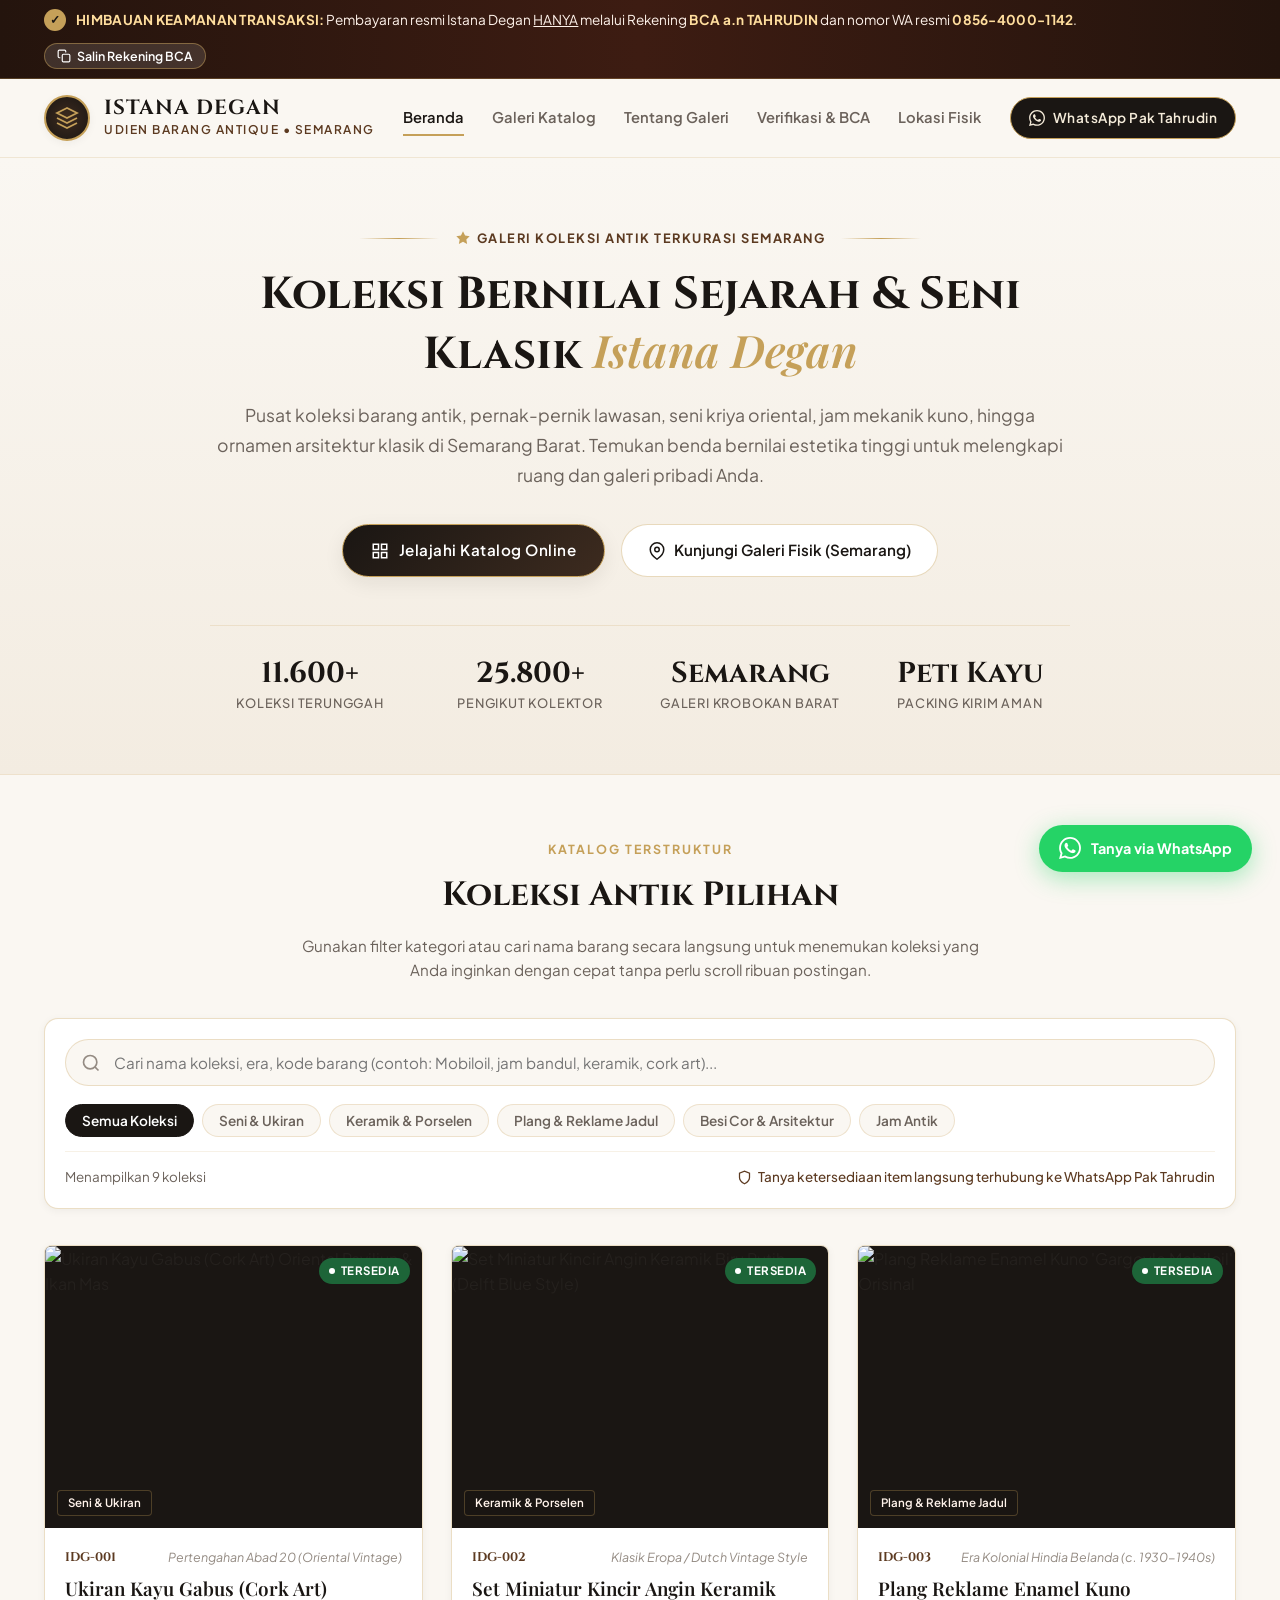
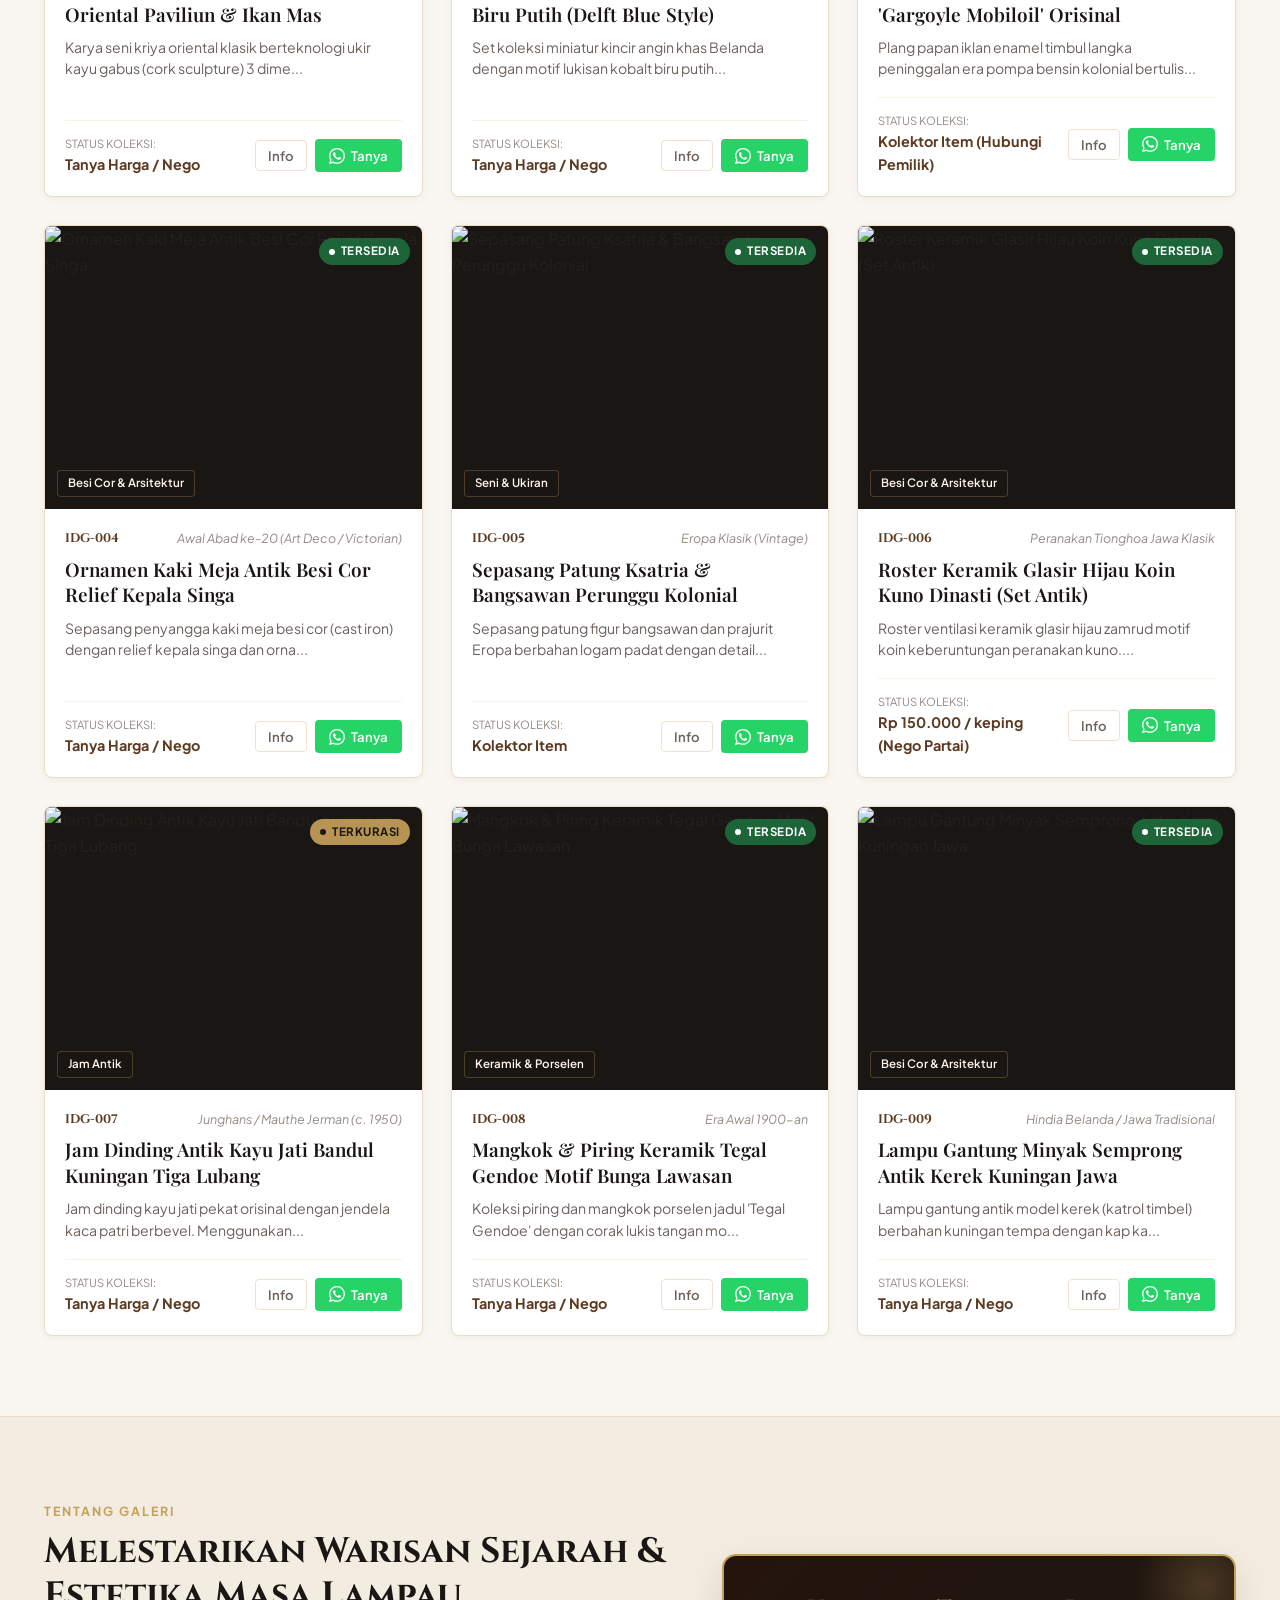
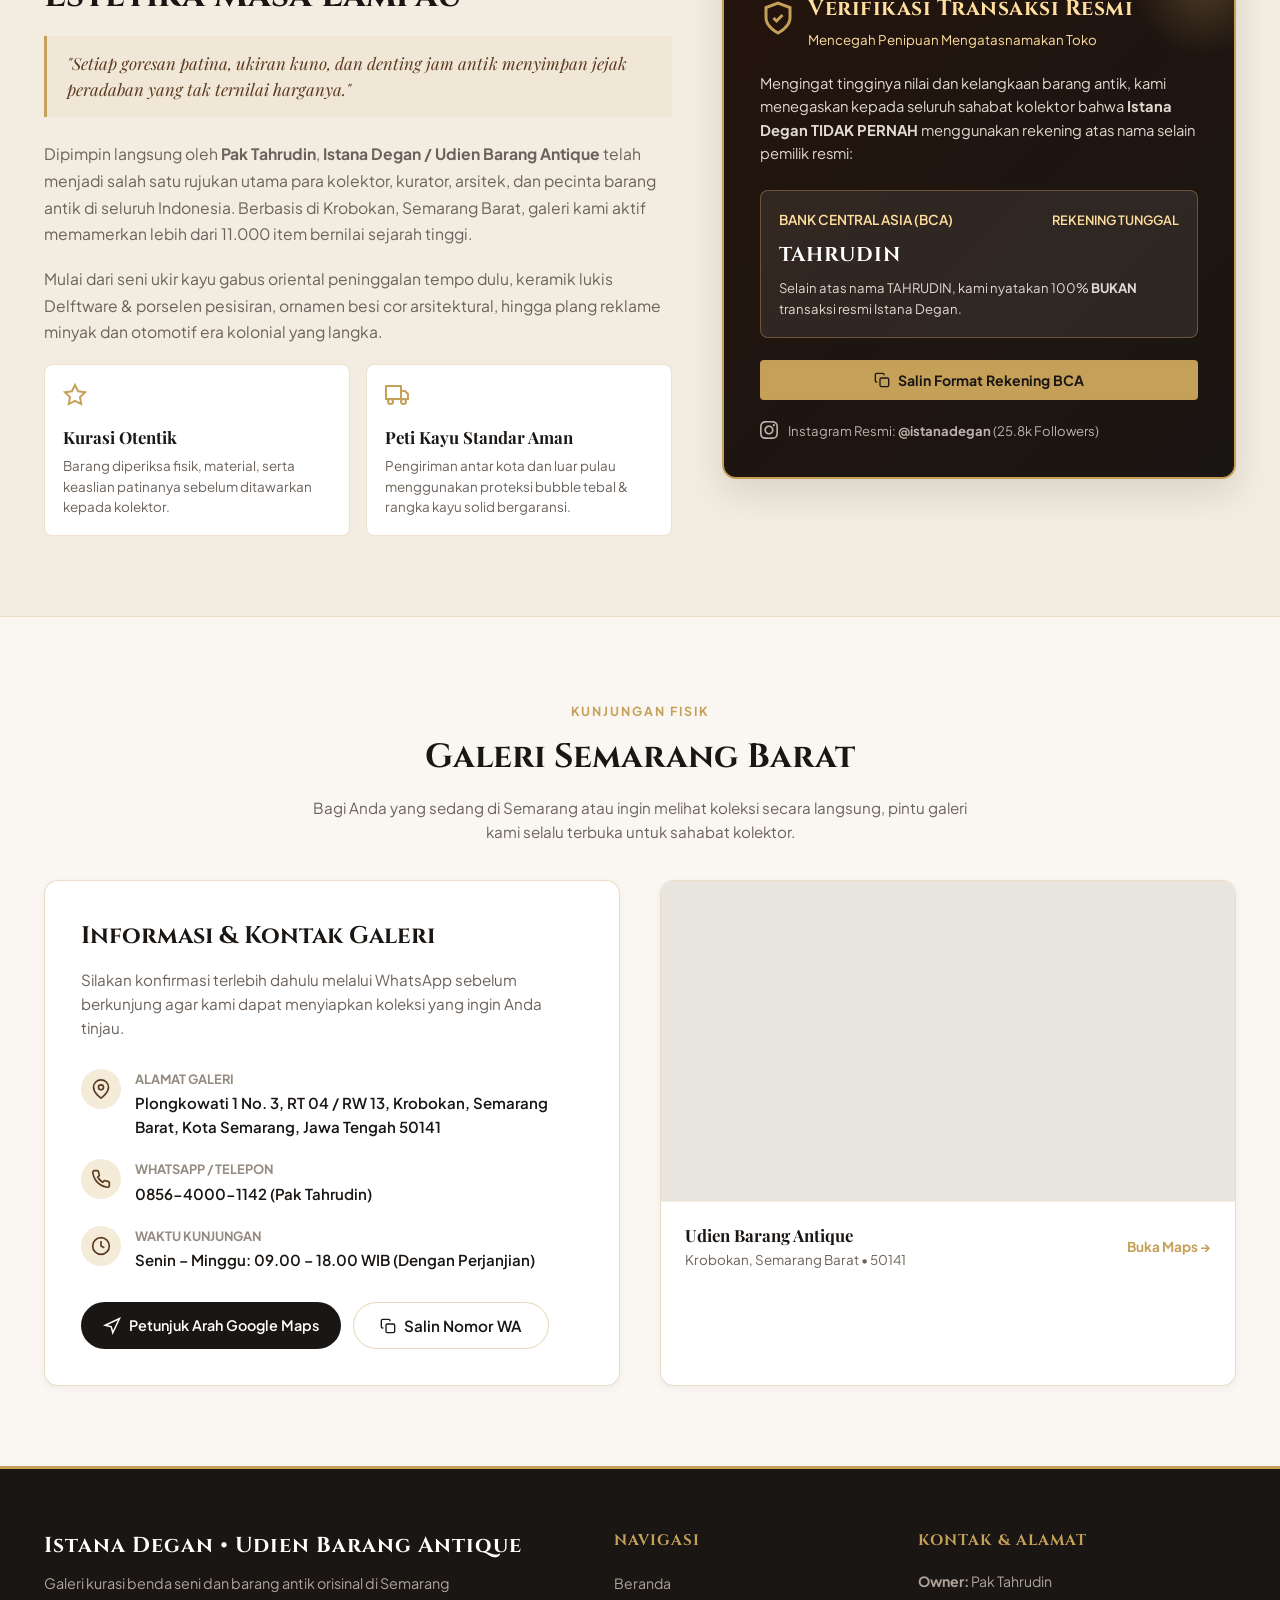
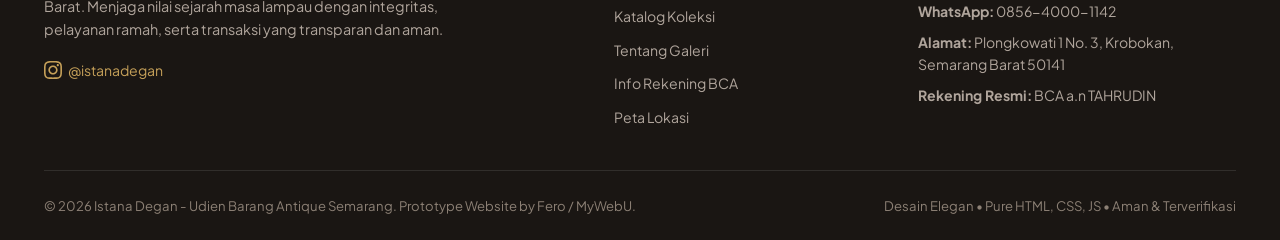
==== index.html @ d3bd19fb "Initial project setup" ====
<!DOCTYPE html>
<html lang="id">
<head>
  <meta charset="UTF-8" />
  <meta name="viewport" content="width=device-width, initial-scale=1.0" />
  <title>Istana Degan | Udien Barang Antique Semarang - Galeri Antik & Koleksi Sejarah</title>
  <meta name="description" content="Katalog resmi online Istana Degan (Udien Barang Antique) milik Pak Tahrudin di Semarang. Temukan ribuan koleksi barang antik, keramik kuno, seni ukir, plang enamel, dan jam vintage orisinal." />
  <link rel="stylesheet" href="css/style.css" />
  <link rel="icon" href="data:image/svg+xml,<svg xmlns=%22http://www.w3.org/2000/svg%22 viewBox=%220 0 100 100%22><text y=%22.9em%22 font-size=%2290%22>🏺</text></svg>" />
</head>
<body>

  <!-- Top Security Notice Banner -->
  <aside class="top-security-bar" role="alert">
    <div class="container security-content">
      <div class="security-info">
        <span class="security-badge-icon" title="Verifikasi Keamanan">✓</span>
        <span class="security-text">
          <strong>HIMBAUAN KEAMANAN TRANSAKSI:</strong> Pembayaran resmi Istana Degan <u>HANYA</u> melalui Rekening <strong>BCA a.n TAHRUDIN</strong> dan nomor WA resmi <strong>0856-4000-1142</strong>.
        </span>
      </div>
      <div class="security-actions">
        <button class="btn-copy-rek" type="button" title="Salin rekening resmi BCA Pak Tahrudin">
          <svg width="14" height="14" viewBox="0 0 24 24" fill="none" stroke="currentColor" stroke-width="2" stroke-linecap="round" stroke-linejoin="round">
            <rect x="9" y="9" width="13" height="13" rx="2" ry="2"></rect>
            <path d="M5 15H4a2 2 0 0 1-2-2V4a2 2 0 0 1 2-2h9a2 2 0 0 1 2 2v1"></path>
          </svg>
          <span>Salin Rekening BCA</span>
        </button>
      </div>
    </div>
  </aside>

  <!-- Header & Navigation -->
  <header class="site-header">
    <div class="container header-inner">
      <a href="#beranda" class="brand-wrap">
        <div class="brand-emblem" aria-hidden="true">
          <svg width="24" height="24" viewBox="0 0 24 24" fill="none" stroke="currentColor" stroke-width="1.75">
            <path d="M12 2L2 7l10 5 10-5-10-5zM2 17l10 5 10-5M2 12l10 5 10-5"></path>
          </svg>
        </div>
        <div class="brand-text">
          <h1>Istana Degan</h1>
          <span class="brand-subtitle">Udien Barang Antique • Semarang</span>
        </div>
      </a>

      <nav class="main-nav" id="mainNav">
        <a href="#beranda" class="nav-link active">Beranda</a>
        <a href="#katalog" class="nav-link">Galeri Katalog</a>
        <a href="#tentang" class="nav-link">Tentang Galeri</a>
        <a href="#keamanan" class="nav-link">Verifikasi & BCA</a>
        <a href="#lokasi" class="nav-link">Lokasi Fisik</a>
      </nav>

      <div class="header-actions">
        <a href="https://wa.me/6285640001142?text=Halo%20Pak%20Tahrudin%2C%20saya%20ingin%20berkonsultasi%20mengenai%20koleksi%20antik%20Istana%20Degan." target="_blank" rel="noopener noreferrer" class="btn-header-wa">
          <svg width="16" height="16" viewBox="0 0 24 24" fill="currentColor">
            <path d="M.057 24l1.687-6.163c-1.041-1.804-1.588-3.849-1.587-5.946.003-6.556 5.338-11.891 11.893-11.891 3.181.001 6.167 1.24 8.413 3.488 2.245 2.248 3.481 5.236 3.48 8.414-.003 6.557-5.338 11.892-11.893 11.892-1.99-.001-3.951-.5-5.688-1.448l-6.305 1.654zm6.597-3.807c1.676.995 3.276 1.591 5.392 1.592 5.448 0 9.886-4.434 9.889-9.885.002-5.462-4.415-9.89-9.881-9.892-5.452 0-9.887 4.434-9.889 9.884-.001 2.225.651 3.891 1.746 5.634l-.999 3.648 3.742-.981zm11.387-5.464c-.074-.124-.272-.198-.57-.347-.297-.149-1.758-.868-2.031-.967-.272-.099-.47-.149-.669.149-.198.297-.768.967-.941 1.165-.173.198-.347.223-.644.074-.297-.149-1.255-.462-2.39-1.475-.883-.788-1.48-1.761-1.653-2.059-.173-.297-.018-.458.13-.606.134-.133.297-.347.446-.521.151-.172.2-.296.3-.495.099-.198.05-.372-.025-.521-.075-.148-.669-1.611-.916-2.206-.242-.579-.487-.501-.669-.51l-.57-.01c-.198 0-.52.074-.792.372s-1.04 1.016-1.04 2.479 1.065 2.876 1.213 3.074c.149.198 2.095 3.2 5.076 4.487.709.306 1.263.489 1.694.626.712.226 1.36.194 1.872.118.571-.085 1.758-.719 2.006-1.413.248-.695.248-1.29.173-1.414z"/>
          </svg>
          <span>WhatsApp Pak Tahrudin</span>
        </a>
        <button class="mobile-menu-btn" id="mobileNavToggle" aria-label="Buka Menu" aria-expanded="false">
          <svg width="24" height="24" viewBox="0 0 24 24" fill="none" stroke="currentColor" stroke-width="2" stroke-linecap="round" stroke-linejoin="round">
            <line x1="3" y1="12" x2="21" y2="12"></line>
            <line x1="3" y1="6" x2="21" y2="6"></line>
            <line x1="3" y1="18" x2="21" y2="18"></line>
          </svg>
        </button>
      </div>
    </div>
  </header>

  <!-- Hero Section -->
  <section class="hero-section" id="beranda">
    <div class="container">
      <div class="hero-ornament-top">
        <span class="ornament-line"></span>
        <span class="hero-verified-tag">
          <svg width="16" height="16" viewBox="0 0 24 24" fill="currentColor">
            <path d="M12 2l3.09 6.26L22 9.27l-5 4.87 1.18 6.88L12 17.77l-6.18 3.25L7 14.14 2 9.27l6.91-1.01L12 2z"></path>
          </svg>
          Galeri Koleksi Antik Terkurasi Semarang
        </span>
        <span class="ornament-line"></span>
      </div>

      <div class="hero-content">
        <h2 class="hero-title">
          Koleksi Bernilai Sejarah & Seni Klasik <span class="highlight-gold">Istana Degan</span>
        </h2>
        <p class="hero-lead">
          Pusat koleksi barang antik, pernak-pernik lawasan, seni kriya oriental, jam mekanik kuno, hingga ornamen arsitektur klasik di Semarang Barat. Temukan benda bernilai estetika tinggi untuk melengkapi ruang dan galeri pribadi Anda.
        </p>

        <div class="hero-cta-group">
          <a href="#katalog" class="btn-primary">
            <svg width="18" height="18" viewBox="0 0 24 24" fill="none" stroke="currentColor" stroke-width="2">
              <rect x="3" y="3" width="7" height="7"></rect>
              <rect x="14" y="3" width="7" height="7"></rect>
              <rect x="14" y="14" width="7" height="7"></rect>
              <rect x="3" y="14" width="7" height="7"></rect>
            </svg>
            <span>Jelajahi Katalog Online</span>
          </a>
          <a href="#lokasi" class="btn-secondary">
            <svg width="18" height="18" viewBox="0 0 24 24" fill="none" stroke="currentColor" stroke-width="2">
              <path d="M21 10c0 7-9 13-9 13s-9-6-9-13a9 9 0 0 1 18 0z"></path>
              <circle cx="12" cy="10" r="3"></circle>
            </svg>
            <span>Kunjungi Galeri Fisik (Semarang)</span>
          </a>
        </div>

        <div class="hero-stats">
          <div class="stat-item">
            <div class="stat-number">11.600+</div>
            <div class="stat-label">Koleksi Terunggah</div>
          </div>
          <div class="stat-item">
            <div class="stat-number">25.800+</div>
            <div class="stat-label">Pengikut Kolektor</div>
          </div>
          <div class="stat-item">
            <div class="stat-number">Semarang</div>
            <div class="stat-label">Galeri Krobokan Barat</div>
          </div>
          <div class="stat-item">
            <div class="stat-number">Peti Kayu</div>
            <div class="stat-label">Packing Kirim Aman</div>
          </div>
        </div>
      </div>
    </div>
  </section>

  <!-- Catalog & Gallery Section -->
  <section class="gallery-section" id="katalog">
    <div class="container">
      <div class="section-head">
        <span class="section-tag">Katalog Terstruktur</span>
        <h2 class="section-title">Koleksi Antik Pilihan</h2>
        <p class="section-subtitle">
          Gunakan filter kategori atau cari nama barang secara langsung untuk menemukan koleksi yang Anda inginkan dengan cepat tanpa perlu scroll ribuan postingan.
        </p>
      </div>

      <!-- Controls: Search & Filter Tabs -->
      <div class="catalog-controls">
        <div class="search-wrap">
          <svg class="search-icon" width="20" height="20" viewBox="0 0 24 24" fill="none" stroke="currentColor" stroke-width="2">
            <circle cx="11" cy="11" r="8"></circle>
            <line x1="21" y1="21" x2="16.65" y2="16.65"></line>
          </svg>
          <input 
            type="text" 
            id="searchInput" 
            class="search-input" 
            placeholder="Cari nama koleksi, era, kode barang (contoh: Mobiloil, jam bandul, keramik, cork art)..." 
            autocomplete="off"
          />
          <button type="button" id="clearSearchBtn" class="btn-clear-search hidden" title="Hapus pencarian">
            <svg width="18" height="18" viewBox="0 0 24 24" fill="none" stroke="currentColor" stroke-width="2">
              <line x1="18" y1="6" x2="6" y2="18"></line>
              <line x1="6" y1="6" x2="18" y2="18"></line>
            </svg>
          </button>
        </div>

        <div class="filter-tabs" role="tablist">
          <button class="filter-tab active" data-category="all">Semua Koleksi</button>
          <button class="filter-tab" data-category="seni-ukir">Seni & Ukiran</button>
          <button class="filter-tab" data-category="keramik">Keramik & Porselen</button>
          <button class="filter-tab" data-category="reklame">Plang & Reklame Jadul</button>
          <button class="filter-tab" data-category="besi-kuno">Besi Cor & Arsitektur</button>
          <button class="filter-tab" data-category="jam-kuno">Jam Antik</button>
        </div>

        <div class="catalog-status-bar">
          <span id="resultCount">Menampilkan koleksi...</span>
          <span class="catalog-security-note">
            <svg width="15" height="15" viewBox="0 0 24 24" fill="none" stroke="currentColor" stroke-width="2">
              <path d="M12 22s8-4 8-10V5l-8-3-8 3v7c0 6 8 10 8 10z"></path>
            </svg>
            Tanya ketersediaan item langsung terhubung ke WhatsApp Pak Tahrudin
          </span>
        </div>
      </div>

      <!-- Gallery Grid -->
      <div class="gallery-grid" id="galleryGrid">
        <!-- Rendered dynamically via app.js -->
      </div>

      <!-- Empty State -->
      <div class="empty-state hidden" id="emptyState">
        <div class="empty-state-icon">
          <svg width="48" height="48" viewBox="0 0 24 24" fill="none" stroke="currentColor" stroke-width="1.5">
            <circle cx="11" cy="11" r="8"></circle>
            <line x1="21" y1="21" x2="16.65" y2="16.65"></line>
            <line x1="8" y1="11" x2="14" y2="11"></line>
          </svg>
        </div>
        <h3>Koleksi Tidak Ditemukan</h3>
        <p>Maaf, kata kunci atau filter yang Anda pilih belum sesuai. Silakan hubungi Pak Tahrudin langsung untuk menanyakan item tertentu yang belum masuk katalog.</p>
      </div>
    </div>
  </section>

  <!-- About / Story Section -->
  <section class="about-section" id="tentang">
    <div class="container">
      <div class="about-grid">
        <div class="about-story">
          <span class="section-tag">Tentang Galeri</span>
          <h2>Melestarikan Warisan Sejarah & Estetika Masa Lampau</h2>
          <div class="owner-quote">
            "Setiap goresan patina, ukiran kuno, dan denting jam antik menyimpan jejak peradaban yang tak ternilai harganya."
          </div>
          <p>
            Dipimpin langsung oleh <strong>Pak Tahrudin</strong>, <strong>Istana Degan / Udien Barang Antique</strong> telah menjadi salah satu rujukan utama para kolektor, kurator, arsitek, dan pecinta barang antik di seluruh Indonesia. Berbasis di Krobokan, Semarang Barat, galeri kami aktif memamerkan lebih dari 11.000 item bernilai sejarah tinggi.
          </p>
          <p>
            Mulai dari seni ukir kayu gabus oriental peninggalan tempo dulu, keramik lukis Delftware & porselen pesisiran, ornamen besi cor arsitektural, hingga plang reklame minyak dan otomotif era kolonial yang langka.
          </p>

          <div class="about-features">
            <div class="feature-box">
              <div class="feature-icon">
                <svg width="24" height="24" viewBox="0 0 24 24" fill="none" stroke="currentColor" stroke-width="2">
                  <polygon points="12 2 15.09 8.26 22 9.27 17 14.14 18.18 21.02 12 17.77 5.82 21.02 7 14.14 2 9.27 8.91 8.26 12 2"></polygon>
                </svg>
              </div>
              <h4>Kurasi Otentik</h4>
              <p>Barang diperiksa fisik, material, serta keaslian patinanya sebelum ditawarkan kepada kolektor.</p>
            </div>

            <div class="feature-box">
              <div class="feature-icon">
                <svg width="24" height="24" viewBox="0 0 24 24" fill="none" stroke="currentColor" stroke-width="2">
                  <rect x="1" y="3" width="15" height="13"></rect>
                  <polygon points="16 8 20 8 23 11 23 16 16 16 16 8"></polygon>
                  <circle cx="5.5" cy="18.5" r="2.5"></circle>
                  <circle cx="18.5" cy="18.5" r="2.5"></circle>
                </svg>
              </div>
              <h4>Peti Kayu Standar Aman</h4>
              <p>Pengiriman antar kota dan luar pulau menggunakan proteksi bubble tebal & rangka kayu solid bergaransi.</p>
            </div>
          </div>
        </div>

        <!-- Trust & Verified Anti-Fraud Card -->
        <div class="trust-card" id="keamanan">
          <div class="trust-card-header">
            <div class="trust-shield-icon">
              <svg width="36" height="36" viewBox="0 0 24 24" fill="none" stroke="currentColor" stroke-width="2">
                <path d="M12 22s8-4 8-10V5l-8-3-8 3v7c0 6 8 10 8 10z"></path>
                <polyline points="9 12 11 14 15 10"></polyline>
              </svg>
            </div>
            <div>
              <h3>Verifikasi Transaksi Resmi</h3>
              <small style="color: #FFDE9E;">Mencegah Penipuan Mengatasnamakan Toko</small>
            </div>
          </div>

          <p>
            Mengingat tingginya nilai dan kelangkaan barang antik, kami menegaskan kepada seluruh sahabat kolektor bahwa <strong>Istana Degan TIDAK PERNAH</strong> menggunakan rekening atas nama selain pemilik resmi:
          </p>

          <div class="verified-bank-box">
            <div class="bank-row">
              <span class="bank-name">Bank Central Asia (BCA)</span>
              <span style="color: #FFDE9E; font-size: 0.8rem; font-weight: 600;">REKENING TUNGGAL</span>
            </div>
            <div class="bank-owner">TAHRUDIN</div>
            <div style="font-size: 0.82rem; color: #E2D9D2; margin-top: 6px;">
              Selain atas nama TAHRUDIN, kami nyatakan 100% <strong>BUKAN</strong> transaksi resmi Istana Degan.
            </div>
          </div>

          <button class="btn-copy-bank-card btn-copy-rek" type="button">
            <svg width="16" height="16" viewBox="0 0 24 24" fill="none" stroke="currentColor" stroke-width="2">
              <rect x="9" y="9" width="13" height="13" rx="2" ry="2"></rect>
              <path d="M5 15H4a2 2 0 0 1-2-2V4a2 2 0 0 1 2-2h9a2 2 0 0 1 2 2v1"></path>
            </svg>
            <span>Salin Format Rekening BCA</span>
          </button>

          <div class="trust-ig-proof" style="margin-top: 20px;">
            <svg width="18" height="18" viewBox="0 0 24 24" fill="currentColor">
              <path d="M12 2.163c3.204 0 3.584.012 4.85.07 3.252.148 4.771 1.691 4.919 4.919.058 1.265.069 1.645.069 4.849 0 3.205-.012 3.584-.069 4.849-.149 3.225-1.664 4.771-4.919 4.919-1.266.058-1.644.07-4.85.07-3.204 0-3.584-.012-4.849-.07-3.26-.149-4.771-1.699-4.919-4.92-.058-1.265-.07-1.644-.07-4.849 0-3.204.013-3.583.07-4.849.149-3.227 1.664-4.771 4.919-4.919 1.266-.057 1.645-.069 4.849-.069zm0-2.163c-3.259 0-3.667.014-4.947.072-4.358.2-6.78 2.618-6.98 6.98-.059 1.281-.073 1.689-.073 4.948 0 3.259.014 3.668.072 4.948.2 4.358 2.618 6.78 6.98 6.98 1.281.058 1.689.072 4.948.072 3.259 0 3.668-.014 4.948-.072 4.354-.2 6.782-2.618 6.979-6.98.059-1.28.073-1.689.073-4.948 0-3.259-.014-3.667-.072-4.947-.196-4.354-2.617-6.78-6.979-6.98-1.281-.059-1.69-.073-4.949-.073zm0 5.838c-3.403 0-6.162 2.759-6.162 6.162s2.759 6.163 6.162 6.163 6.162-2.759 6.162-6.163c0-3.403-2.759-6.162-6.162-6.162zm0 10.162c-2.209 0-4-1.79-4-4 0-2.209 1.791-4 4-4s4 1.791 4 4c0 2.21-1.791 4-4 4zm6.406-11.845c-.796 0-1.441.645-1.441 1.44s.645 1.44 1.441 1.44c.795 0 1.439-.645 1.439-1.44s-.644-1.44-1.439-1.44z"/>
            </svg>
            <span>Instagram Resmi: <strong>@istanadegan</strong> (25.8k Followers)</span>
          </div>
        </div>
      </div>
    </div>
  </section>

  <!-- Location & Visit Section -->
  <section class="location-section" id="lokasi">
    <div class="container">
      <div class="section-head">
        <span class="section-tag">Kunjungan Fisik</span>
        <h2 class="section-title">Galeri Semarang Barat</h2>
        <p class="section-subtitle">
          Bagi Anda yang sedang di Semarang atau ingin melihat koleksi secara langsung, pintu galeri kami selalu terbuka untuk sahabat kolektor.
        </p>
      </div>

      <div class="location-grid">
        <div class="contact-info-card">
          <h3>Informasi & Kontak Galeri</h3>
          <p class="intro">Silakan konfirmasi terlebih dahulu melalui WhatsApp sebelum berkunjung agar kami dapat menyiapkan koleksi yang ingin Anda tinjau.</p>

          <div class="info-rows">
            <div class="info-row">
              <div class="info-icon">
                <svg width="20" height="20" viewBox="0 0 24 24" fill="none" stroke="currentColor" stroke-width="2">
                  <path d="M21 10c0 7-9 13-9 13s-9-6-9-13a9 9 0 0 1 18 0z"></path>
                  <circle cx="12" cy="10" r="3"></circle>
                </svg>
              </div>
              <div class="info-detail">
                <h5>Alamat Galeri</h5>
                <p>Plongkowati 1 No. 3, RT 04 / RW 13, Krobokan, Semarang Barat, Kota Semarang, Jawa Tengah 50141</p>
              </div>
            </div>

            <div class="info-row">
              <div class="info-icon">
                <svg width="20" height="20" viewBox="0 0 24 24" fill="none" stroke="currentColor" stroke-width="2">
                  <path d="M22 16.92v3a2 2 0 0 1-2.18 2 19.79 19.79 0 0 1-8.63-3.07 19.5 19.5 0 0 1-6-6 19.79 19.79 0 0 1-3.07-8.67A2 2 0 0 1 4.11 2h3a2 2 0 0 1 2 1.72 12.84 12.84 0 0 0 .7 2.81 2 2 0 0 1-.45 2.11L8.09 9.91a16 16 0 0 0 6 6l1.27-1.27a2 2 0 0 1 2.11-.45 12.84 12.84 0 0 0 2.81.7A2 2 0 0 1 22 16.92z"></path>
                </svg>
              </div>
              <div class="info-detail">
                <h5>WhatsApp / Telepon</h5>
                <p>0856-4000-1142 (Pak Tahrudin)</p>
              </div>
            </div>

            <div class="info-row">
              <div class="info-icon">
                <svg width="20" height="20" viewBox="0 0 24 24" fill="none" stroke="currentColor" stroke-width="2">
                  <circle cx="12" cy="12" r="10"></circle>
                  <polyline points="12 6 12 12 16 14"></polyline>
                </svg>
              </div>
              <div class="info-detail">
                <h5>Waktu Kunjungan</h5>
                <p>Senin – Minggu: 09.00 – 18.00 WIB (Dengan Perjanjian)</p>
              </div>
            </div>
          </div>

          <div class="location-actions">
            <a href="https://maps.google.com/?q=udien+barang+antique+krobokan+semarang+barat" target="_blank" rel="noopener noreferrer" class="btn-gmaps">
              <svg width="18" height="18" viewBox="0 0 24 24" fill="none" stroke="currentColor" stroke-width="2">
                <polygon points="3 11 22 2 13 21 11 13 3 11"></polygon>
              </svg>
              <span>Petunjuk Arah Google Maps</span>
            </a>
            <button class="btn-secondary btn-copy-wa" type="button">
              <svg width="16" height="16" viewBox="0 0 24 24" fill="none" stroke="currentColor" stroke-width="2">
                <rect x="9" y="9" width="13" height="13" rx="2" ry="2"></rect>
                <path d="M5 15H4a2 2 0 0 1-2-2V4a2 2 0 0 1 2-2h9a2 2 0 0 1 2 2v1"></path>
              </svg>
              <span>Salin Nomor WA</span>
            </button>
          </div>
        </div>

        <div class="map-preview-card">
          <div class="map-embed-wrap">
            <iframe 
              src="https://www.google.com/maps/embed?pb=!1m18!1m12!1m3!1d15840.857310577934!2d110.3807659!3d-6.984025!2m3!1f0!2f0!3f0!3m2!1i1024!2i768!4f13.1!3m3!1m2!1s0x2e708b539cf2e09b%3A0x679466579f15c7a3!2sKrobokan%2C%20Semarang%20Barat%2C%20Semarang%20City%2C%20Central%20Java!5e0!3m2!1sen!2sid!4v1710000000000!5m2!1sen!2sid" 
              width="600" 
              height="450" 
              style="border:0;" 
              allowfullscreen="" 
              loading="lazy" 
              referrerpolicy="no-referrer-when-downgrade"
              title="Peta Lokasi Udien Barang Antique Semarang Barat">
            </iframe>
          </div>
          <div class="map-card-footer">
            <div class="map-card-meta">
              <h4>Udien Barang Antique</h4>
              <p>Krobokan, Semarang Barat • 50141</p>
            </div>
            <a href="https://maps.google.com/?q=udien+barang+antique+krobokan+semarang+barat" target="_blank" rel="noopener noreferrer" style="font-size: 0.85rem; font-weight: 700; color: var(--color-gold);">
              Buka Maps &rarr;
            </a>
          </div>
        </div>
      </div>
    </div>
  </section>

  <!-- Interactive Item Detail Modal -->
  <div class="modal-wrapper" id="itemModal" role="dialog" aria-modal="true" aria-labelledby="modalTitle">
    <div class="modal-backdrop" id="modalBackdrop"></div>
    <div class="modal-dialog">
      <button class="modal-close-btn" id="modalCloseBtn" aria-label="Tutup Detail">
        <svg width="20" height="20" viewBox="0 0 24 24" fill="none" stroke="currentColor" stroke-width="2">
          <line x1="18" y1="6" x2="6" y2="18"></line>
          <line x1="6" y1="6" x2="18" y2="18"></line>
        </svg>
      </button>

      <div class="modal-layout">
        <div class="modal-visual">
          <img id="modalImg" src="" alt="Foto Barang Antik" />
          <span id="modalBadge" class="modal-badge">Tersedia</span>
        </div>

        <div class="modal-details">
          <div class="modal-item-id" id="modalCode">IDG-001</div>
          <h3 class="modal-title" id="modalTitle">Nama Barang Antik</h3>

          <table class="modal-specs-table">
            <tbody>
              <tr>
                <td class="label">Era / Asal:</td>
                <td class="val" id="modalEra">-</td>
              </tr>
              <tr>
                <td class="label">Dimensi / Ukuran:</td>
                <td class="val" id="modalDimension">-</td>
              </tr>
              <tr>
                <td class="label">Kondisi Fisik:</td>
                <td class="val" id="modalCondition">-</td>
              </tr>
            </tbody>
          </table>

          <div class="modal-desc-heading">Deskripsi Koleksi</div>
          <p class="modal-desc-text" id="modalDesc">-</p>

          <div class="modal-desc-heading">Keunggulan & Otentisitas</div>
          <ul class="modal-highlights" id="modalHighlights">
            <!-- Dynamic highlights -->
          </ul>

          <div class="modal-cta-box">
            <div class="price-row">
              <span class="txt-label">Status Penawaran:</span>
              <span class="txt-price" id="modalPrice">Tanya Pemilik</span>
            </div>
            <a href="#" id="modalWaBtn" target="_blank" rel="noopener noreferrer" class="btn-modal-wa">
              <svg width="20" height="20" viewBox="0 0 24 24" fill="currentColor">
                <path d="M.057 24l1.687-6.163c-1.041-1.804-1.588-3.849-1.587-5.946.003-6.556 5.338-11.891 11.893-11.891 3.181.001 6.167 1.24 8.413 3.488 2.245 2.248 3.481 5.236 3.48 8.414-.003 6.557-5.338 11.892-11.893 11.892-1.99-.001-3.951-.5-5.688-1.448l-6.305 1.654zm6.597-3.807c1.676.995 3.276 1.591 5.392 1.592 5.448 0 9.886-4.434 9.889-9.885.002-5.462-4.415-9.89-9.881-9.892-5.452 0-9.887 4.434-9.889 9.884-.001 2.225.651 3.891 1.746 5.634l-.999 3.648 3.742-.981zm11.387-5.464c-.074-.124-.272-.198-.57-.347-.297-.149-1.758-.868-2.031-.967-.272-.099-.47-.149-.669.149-.198.297-.768.967-.941 1.165-.173.198-.347.223-.644.074-.297-.149-1.255-.462-2.39-1.475-.883-.788-1.48-1.761-1.653-2.059-.173-.297-.018-.458.13-.606.134-.133.297-.347.446-.521.151-.172.2-.296.3-.495.099-.198.05-.372-.025-.521-.075-.148-.669-1.611-.916-2.206-.242-.579-.487-.501-.669-.51l-.57-.01c-.198 0-.52.074-.792.372s-1.04 1.016-1.04 2.479 1.065 2.876 1.213 3.074c.149.198 2.095 3.2 5.076 4.487.709.306 1.263.489 1.694.626.712.226 1.36.194 1.872.118.571-.085 1.758-.719 2.006-1.413.248-.695.248-1.29.173-1.414z"/>
              </svg>
              <span>Tanya Ketersediaan via WhatsApp</span>
            </a>
          </div>
        </div>
      </div>
    </div>
  </div>

  <!-- Floating Actions (WhatsApp & Call) -->
  <div class="floating-actions">
    <a href="https://wa.me/6285640001142?text=Halo%20Pak%20Tahrudin%2C%20saya%20tertarik%20melihat%20koleksi%20Istana%20Degan." target="_blank" rel="noopener noreferrer" class="floating-wa-btn wa-pulse" title="Hubungi Pak Tahrudin via WhatsApp">
      <svg width="22" height="22" viewBox="0 0 24 24" fill="currentColor">
        <path d="M.057 24l1.687-6.163c-1.041-1.804-1.588-3.849-1.587-5.946.003-6.556 5.338-11.891 11.893-11.891 3.181.001 6.167 1.24 8.413 3.488 2.245 2.248 3.481 5.236 3.48 8.414-.003 6.557-5.338 11.892-11.893 11.892-1.99-.001-3.951-.5-5.688-1.448l-6.305 1.654zm6.597-3.807c1.676.995 3.276 1.591 5.392 1.592 5.448 0 9.886-4.434 9.889-9.885.002-5.462-4.415-9.89-9.881-9.892-5.452 0-9.887 4.434-9.889 9.884-.001 2.225.651 3.891 1.746 5.634l-.999 3.648 3.742-.981zm11.387-5.464c-.074-.124-.272-.198-.57-.347-.297-.149-1.758-.868-2.031-.967-.272-.099-.47-.149-.669.149-.198.297-.768.967-.941 1.165-.173.198-.347.223-.644.074-.297-.149-1.255-.462-2.39-1.475-.883-.788-1.48-1.761-1.653-2.059-.173-.297-.018-.458.13-.606.134-.133.297-.347.446-.521.151-.172.2-.296.3-.495.099-.198.05-.372-.025-.521-.075-.148-.669-1.611-.916-2.206-.242-.579-.487-.501-.669-.51l-.57-.01c-.198 0-.52.074-.792.372s-1.04 1.016-1.04 2.479 1.065 2.876 1.213 3.074c.149.198 2.095 3.2 5.076 4.487.709.306 1.263.489 1.694.626.712.226 1.36.194 1.872.118.571-.085 1.758-.719 2.006-1.413.248-.695.248-1.29.173-1.414z"/>
      </svg>
      <span>Tanya via WhatsApp</span>
    </a>
  </div>

  <!-- Toast Notification Alert -->
  <div class="toast-notification" id="toastNotification" role="alert" aria-live="assertive">
    <span id="toastMessage">Notifikasi</span>
  </div>

  <!-- Footer -->
  <footer class="site-footer">
    <div class="container">
      <div class="footer-top">
        <div class="footer-brand">
          <h3>Istana Degan • Udien Barang Antique</h3>
          <p>
            Galeri kurasi benda seni dan barang antik orisinal di Semarang Barat. Menjaga nilai sejarah masa lampau dengan integritas, pelayanan ramah, serta transaksi yang transparan dan aman.
          </p>
          <div style="display: flex; gap: 14px; align-items: center;">
            <a href="https://instagram.com/istanadegan" target="_blank" rel="noopener noreferrer" style="color: var(--color-gold); font-size: 0.88rem; display: flex; align-items: center; gap: 6px;">
              <svg width="18" height="18" viewBox="0 0 24 24" fill="currentColor">
                <path d="M12 2.163c3.204 0 3.584.012 4.85.07 3.252.148 4.771 1.691 4.919 4.919.058 1.265.069 1.645.069 4.849 0 3.205-.012 3.584-.069 4.849-.149 3.225-1.664 4.771-4.919 4.919-1.266.058-1.644.07-4.85.07-3.204 0-3.584-.012-4.849-.07-3.26-.149-4.771-1.699-4.919-4.92-.058-1.265-.07-1.644-.07-4.849 0-3.204.013-3.583.07-4.849.149-3.227 1.664-4.771 4.919-4.919 1.266-.057 1.645-.069 4.849-.069zm0-2.163c-3.259 0-3.667.014-4.947.072-4.358.2-6.78 2.618-6.98 6.98-.059 1.281-.073 1.689-.073 4.948 0 3.259.014 3.668.072 4.948.2 4.358 2.618 6.78 6.98 6.98 1.281.058 1.689.072 4.948.072 3.259 0 3.668-.014 4.948-.072 4.354-.2 6.782-2.618 6.979-6.98.059-1.28.073-1.689.073-4.948 0-3.259-.014-3.667-.072-4.947-.196-4.354-2.617-6.78-6.979-6.98-1.281-.059-1.69-.073-4.949-.073zm0 5.838c-3.403 0-6.162 2.759-6.162 6.162s2.759 6.163 6.162 6.163 6.162-2.759 6.162-6.163c0-3.403-2.759-6.162-6.162-6.162zm0 10.162c-2.209 0-4-1.79-4-4 0-2.209 1.791-4 4-4s4 1.791 4 4c0 2.21-1.791 4-4 4zm6.406-11.845c-.796 0-1.441.645-1.441 1.44s.645 1.44 1.441 1.44c.795 0 1.439-.645 1.439-1.44s-.644-1.44-1.439-1.44z"/>
              </svg>
              <span>@istanadegan</span>
            </a>
          </div>
        </div>

        <div class="footer-links">
          <h4>Navigasi</h4>
          <ul>
            <li><a href="#beranda">Beranda</a></li>
            <li><a href="#katalog">Katalog Koleksi</a></li>
            <li><a href="#tentang">Tentang Galeri</a></li>
            <li><a href="#keamanan">Info Rekening BCA</a></li>
            <li><a href="#lokasi">Peta Lokasi</a></li>
          </ul>
        </div>

        <div class="footer-contact">
          <h4>Kontak & Alamat</h4>
          <p><strong>Owner:</strong> Pak Tahrudin</p>
          <p><strong>WhatsApp:</strong> 0856-4000-1142</p>
          <p><strong>Alamat:</strong> Plongkowati 1 No. 3, Krobokan, Semarang Barat 50141</p>
          <p><strong>Rekening Resmi:</strong> BCA a.n TAHRUDIN</p>
        </div>
      </div>

      <div class="footer-bottom">
        <div>&copy; 2026 Istana Degan - Udien Barang Antique Semarang. Prototype Website by Fero / MyWebU.</div>
        <div>Desain Elegan • Pure HTML, CSS, JS • Aman & Terverifikasi</div>
      </div>
    </div>
  </footer>

  <!-- Scripts -->
  <script src="js/data.js"></script>
  <script src="js/app.js"></script>
</body>
</html>
---- css/style.css ----
/* ==========================================================================
   Istana Degan / Udien Barang Antique - Semarang
   Styles: Vintage Heritage Luxury & Classic Gallery
   ========================================================================== */

@import url('https://fonts.googleapis.com/css2?family=Cinzel:wght@500;600;700;800&family=Plus+Jakarta+Sans:wght@300;400;500;600;700&family=Playfair+Display:ital,wght@0,500;0,600;0,700;1,400&display=swap');

:root {
  /* Color Palette */
  --color-primary: #1A1613;
  --color-primary-light: #2A241F;
  --color-wood: #3D2B1F;
  --color-wood-accent: #5C3A21;
  --color-gold: #C5A059;
  --color-gold-hover: #D8B167;
  --color-gold-subtle: #F4EBD9;
  --color-gold-border: rgba(197, 160, 89, 0.35);
  
  --color-bg: #FAF7F2;
  --color-bg-alt: #F3ECE1;
  --color-surface: #FFFFFF;
  --color-surface-hover: #FCFBF9;
  
  --color-text: #24201D;
  --color-text-muted: #6B625B;
  --color-text-light: #948B83;
  
  --color-success: #1E6E3E;
  --color-success-bg: #EFF9F2;
  --color-alert: #A6281B;
  --color-alert-bg: #FDF3F1;
  
  --color-wa: #25D366;
  --color-wa-hover: #20BA5A;

  /* Typography */
  --font-display: 'Cinzel', serif;
  --font-serif: 'Playfair Display', serif;
  --font-body: 'Plus Jakarta Sans', sans-serif;

  /* Shadows & Elevation */
  --shadow-sm: 0 2px 8px rgba(26, 22, 19, 0.05);
  --shadow-md: 0 6px 20px rgba(26, 22, 19, 0.08);
  --shadow-lg: 0 14px 36px rgba(26, 22, 19, 0.12);
  --shadow-gold: 0 4px 20px rgba(197, 160, 89, 0.25);

  /* Borders & Radius */
  --radius-sm: 4px;
  --radius-md: 8px;
  --radius-lg: 14px;
  --radius-full: 9999px;

  --transition-fast: 0.2s cubic-bezier(0.4, 0, 0.2, 1);
  --transition-normal: 0.3s cubic-bezier(0.4, 0, 0.2, 1);
}

/* Reset & Base Setup */
*, *::before, *::after {
  box-sizing: border-box;
  margin: 0;
  padding: 0;
}

html {
  scroll-behavior: smooth;
  font-size: 16px;
}

body {
  font-family: var(--font-body);
  background-color: var(--color-bg);
  color: var(--color-text);
  line-height: 1.6;
  -webkit-font-smoothing: antialiased;
  overflow-x: hidden;
}

a {
  color: inherit;
  text-decoration: none;
  transition: color var(--transition-fast);
}

img {
  max-width: 100%;
  height: auto;
  display: block;
}

button {
  font-family: inherit;
  cursor: pointer;
  border: none;
  background: none;
}

.container {
  width: 100%;
  max-width: 1240px;
  margin: 0 auto;
  padding: 0 24px;
}

.hidden {
  display: none !important;
}

/* ==========================================================================
   Anti-Scam Top Security Notification Banner
   ========================================================================== */
.top-security-bar {
  background: linear-gradient(90deg, #24140D 0%, #3D1C12 50%, #24140D 100%);
  color: #FFF3EB;
  font-size: 0.85rem;
  border-bottom: 1px solid rgba(197, 160, 89, 0.3);
  padding: 9px 0;
  position: relative;
  z-index: 1001;
}

.security-content {
  display: flex;
  align-items: center;
  justify-content: space-between;
  flex-wrap: wrap;
  gap: 12px;
}

.security-info {
  display: flex;
  align-items: center;
  gap: 10px;
}

.security-badge-icon {
  background: var(--color-gold);
  color: #1A1613;
  width: 22px;
  height: 22px;
  border-radius: var(--radius-full);
  display: flex;
  align-items: center;
  justify-content: center;
  font-weight: 700;
  font-size: 0.75rem;
  flex-shrink: 0;
}

.security-text {
  font-weight: 400;
  line-height: 1.4;
}

.security-text strong {
  color: #FFDE9E;
  letter-spacing: 0.3px;
}

.security-actions {
  display: flex;
  align-items: center;
  gap: 10px;
}

.btn-copy-rek {
  display: inline-flex;
  align-items: center;
  gap: 6px;
  background: rgba(255, 255, 255, 0.12);
  border: 1px solid rgba(197, 160, 89, 0.5);
  color: #FFF;
  font-size: 0.78rem;
  font-weight: 600;
  padding: 4px 12px;
  border-radius: var(--radius-full);
  transition: all var(--transition-fast);
}

.btn-copy-rek:hover {
  background: var(--color-gold);
  color: #1A1613;
  border-color: var(--color-gold);
}

/* ==========================================================================
   Header & Navigation
   ========================================================================== */
.site-header {
  position: sticky;
  top: 0;
  background-color: rgba(250, 247, 242, 0.96);
  backdrop-filter: blur(12px);
  border-bottom: 1px solid rgba(197, 160, 89, 0.2);
  z-index: 1000;
  transition: box-shadow var(--transition-normal);
}

.site-header.scrolled {
  box-shadow: var(--shadow-md);
}

.header-inner {
  display: flex;
  align-items: center;
  justify-content: space-between;
  height: 78px;
}

.brand-wrap {
  display: flex;
  align-items: center;
  gap: 14px;
}

.brand-emblem {
  width: 46px;
  height: 46px;
  border-radius: 50%;
  background: radial-gradient(circle, #3D2B1F 0%, #1A1613 100%);
  border: 2px solid var(--color-gold);
  display: flex;
  align-items: center;
  justify-content: center;
  color: var(--color-gold);
  box-shadow: var(--shadow-sm);
  flex-shrink: 0;
}

.brand-text h1 {
  font-family: var(--font-display);
  font-size: 1.28rem;
  font-weight: 700;
  letter-spacing: 1px;
  color: var(--color-primary);
  line-height: 1.1;
  text-transform: uppercase;
}

.brand-subtitle {
  font-size: 0.75rem;
  font-weight: 600;
  color: var(--color-wood-accent);
  letter-spacing: 1.5px;
  text-transform: uppercase;
  display: block;
}

.main-nav {
  display: flex;
  align-items: center;
  gap: 28px;
}

.nav-link {
  font-size: 0.92rem;
  font-weight: 600;
  color: var(--color-text-muted);
  position: relative;
  padding: 6px 0;
  transition: color var(--transition-fast);
}

.nav-link:hover, .nav-link.active {
  color: var(--color-primary);
}

.nav-link::after {
  content: '';
  position: absolute;
  bottom: 0;
  left: 0;
  width: 0;
  height: 2px;
  background-color: var(--color-gold);
  transition: width var(--transition-fast);
}

.nav-link:hover::after, .nav-link.active::after {
  width: 100%;
}

.header-actions {
  display: flex;
  align-items: center;
  gap: 14px;
}

.btn-header-wa {
  display: inline-flex;
  align-items: center;
  gap: 8px;
  background-color: var(--color-primary);
  color: var(--color-gold-subtle);
  border: 1px solid var(--color-gold);
  padding: 9px 18px;
  border-radius: var(--radius-full);
  font-size: 0.85rem;
  font-weight: 600;
  letter-spacing: 0.5px;
  transition: all var(--transition-fast);
}

.btn-header-wa:hover {
  background-color: var(--color-gold);
  color: var(--color-primary);
  border-color: var(--color-gold);
  box-shadow: var(--shadow-gold);
}

.mobile-menu-btn {
  display: none;
  background: none;
  border: none;
  padding: 8px;
  color: var(--color-primary);
}

/* ==========================================================================
   Hero Section
   ========================================================================== */
.hero-section {
  position: relative;
  padding: 70px 0 60px;
  background: linear-gradient(180deg, var(--color-bg) 0%, var(--color-bg-alt) 100%);
  border-bottom: 1px solid rgba(197, 160, 89, 0.25);
  overflow: hidden;
}

.hero-ornament-top {
  display: flex;
  align-items: center;
  justify-content: center;
  gap: 16px;
  margin-bottom: 20px;
}

.ornament-line {
  height: 1px;
  width: 80px;
  background: linear-gradient(90deg, transparent, var(--color-gold), transparent);
}

.hero-verified-tag {
  display: inline-flex;
  align-items: center;
  gap: 6px;
  font-size: 0.8rem;
  font-weight: 700;
  letter-spacing: 1.5px;
  text-transform: uppercase;
  color: var(--color-wood-accent);
}

.hero-verified-tag svg {
  color: var(--color-gold);
}

.hero-content {
  text-align: center;
  max-width: 860px;
  margin: 0 auto;
}

.hero-title {
  font-family: var(--font-display);
  font-size: 2.8rem;
  font-weight: 700;
  line-height: 1.22;
  color: var(--color-primary);
  margin-bottom: 18px;
}

.hero-title .highlight-gold {
  color: var(--color-gold);
  font-family: var(--font-serif);
  font-style: italic;
  font-weight: 600;
}

.hero-lead {
  font-size: 1.1rem;
  color: var(--color-text-muted);
  line-height: 1.7;
  margin-bottom: 34px;
}

.hero-cta-group {
  display: flex;
  align-items: center;
  justify-content: center;
  flex-wrap: wrap;
  gap: 16px;
  margin-bottom: 48px;
}

.btn-primary {
  display: inline-flex;
  align-items: center;
  gap: 10px;
  background: linear-gradient(135deg, var(--color-primary) 0%, var(--color-wood) 100%);
  color: #FFF;
  border: 1px solid var(--color-gold);
  padding: 13px 28px;
  border-radius: var(--radius-full);
  font-size: 0.95rem;
  font-weight: 600;
  letter-spacing: 0.5px;
  box-shadow: var(--shadow-md);
  transition: all var(--transition-fast);
}

.btn-primary:hover {
  background: var(--color-gold);
  color: var(--color-primary);
  border-color: var(--color-gold);
  box-shadow: var(--shadow-gold);
  transform: translateY(-2px);
}

.btn-secondary {
  display: inline-flex;
  align-items: center;
  gap: 8px;
  background: #FFF;
  color: var(--color-primary);
  border: 1px solid rgba(197, 160, 89, 0.4);
  padding: 13px 26px;
  border-radius: var(--radius-full);
  font-size: 0.95rem;
  font-weight: 600;
  transition: all var(--transition-fast);
}

.btn-secondary:hover {
  border-color: var(--color-primary);
  background: var(--color-gold-subtle);
  transform: translateY(-2px);
}

/* Trust Stats Counters */
.hero-stats {
  display: grid;
  grid-template-columns: repeat(4, 1fr);
  gap: 20px;
  padding-top: 32px;
  border-top: 1px solid rgba(197, 160, 89, 0.2);
}

.stat-item {
  text-align: center;
}

.stat-number {
  font-family: var(--font-display);
  font-size: 1.8rem;
  font-weight: 700;
  color: var(--color-primary);
  line-height: 1.1;
  margin-bottom: 4px;
}

.stat-label {
  font-size: 0.8rem;
  color: var(--color-text-muted);
  font-weight: 500;
  text-transform: uppercase;
  letter-spacing: 0.8px;
}

/* ==========================================================================
   Gallery & Catalog Section
   ========================================================================== */
.gallery-section {
  padding: 60px 0 80px;
}

.section-head {
  text-align: center;
  max-width: 680px;
  margin: 0 auto 36px;
}

.section-tag {
  display: inline-block;
  font-size: 0.78rem;
  font-weight: 700;
  letter-spacing: 2px;
  text-transform: uppercase;
  color: var(--color-gold);
  margin-bottom: 8px;
}

.section-title {
  font-family: var(--font-display);
  font-size: 2.1rem;
  font-weight: 700;
  color: var(--color-primary);
  margin-bottom: 12px;
}

.section-subtitle {
  color: var(--color-text-muted);
  font-size: 0.95rem;
}

/* Filter & Search Bar Controls */
.catalog-controls {
  background: #FFF;
  border: 1px solid var(--color-gold-border);
  border-radius: var(--radius-lg);
  padding: 20px;
  margin-bottom: 36px;
  box-shadow: var(--shadow-sm);
}

.search-wrap {
  position: relative;
  margin-bottom: 18px;
}

.search-icon {
  position: absolute;
  left: 16px;
  top: 50%;
  transform: translateY(-50%);
  color: var(--color-text-light);
  pointer-events: none;
}

.search-input {
  width: 100%;
  background-color: var(--color-bg);
  border: 1px solid rgba(197, 160, 89, 0.3);
  padding: 13px 44px 13px 48px;
  border-radius: var(--radius-full);
  font-family: var(--font-body);
  font-size: 0.95rem;
  color: var(--color-text);
  outline: none;
  transition: all var(--transition-fast);
}

.search-input:focus {
  border-color: var(--color-gold);
  background-color: #FFF;
  box-shadow: 0 0 0 3px rgba(197, 160, 89, 0.15);
}

.btn-clear-search {
  position: absolute;
  right: 14px;
  top: 50%;
  transform: translateY(-50%);
  color: var(--color-text-light);
  padding: 6px;
  border-radius: 50%;
  display: flex;
  align-items: center;
  justify-content: center;
}

.btn-clear-search:hover {
  color: var(--color-primary);
  background: var(--color-bg-alt);
}

/* Category Filter Tabs */
.filter-tabs {
  display: flex;
  align-items: center;
  gap: 8px;
  flex-wrap: wrap;
}

.filter-tab {
  padding: 7px 16px;
  border-radius: var(--radius-full);
  border: 1px solid rgba(197, 160, 89, 0.25);
  background: var(--color-bg);
  color: var(--color-text-muted);
  font-size: 0.85rem;
  font-weight: 600;
  transition: all var(--transition-fast);
}

.filter-tab:hover {
  color: var(--color-primary);
  border-color: var(--color-gold);
  background: #FFF;
}

.filter-tab.active {
  background: var(--color-primary);
  color: #FFF;
  border-color: var(--color-primary);
}

.catalog-status-bar {
  display: flex;
  align-items: center;
  justify-content: space-between;
  margin-top: 14px;
  padding-top: 14px;
  border-top: 1px solid rgba(197, 160, 89, 0.15);
  font-size: 0.84rem;
  color: var(--color-text-muted);
}

.catalog-security-note {
  display: flex;
  align-items: center;
  gap: 6px;
  color: var(--color-wood-accent);
  font-weight: 500;
}

/* Antique Cards Grid */
.gallery-grid {
  display: grid;
  grid-template-columns: repeat(3, 1fr);
  gap: 28px;
}

.antique-card {
  background: var(--color-surface);
  border-radius: var(--radius-md);
  border: 1px solid var(--color-gold-border);
  overflow: hidden;
  box-shadow: var(--shadow-sm);
  display: flex;
  flex-direction: column;
  transition: all var(--transition-normal);
}

.antique-card:hover {
  transform: translateY(-5px);
  box-shadow: var(--shadow-lg);
  border-color: var(--color-gold);
}

.card-media {
  position: relative;
  width: 100%;
  aspect-ratio: 4 / 3;
  background-color: #1A1613;
  overflow: hidden;
}

.card-media img {
  width: 100%;
  height: 100%;
  object-fit: cover;
  transition: transform 0.5s ease;
}

.antique-card:hover .card-media img {
  transform: scale(1.06);
}

.card-overlay {
  position: absolute;
  inset: 0;
  background: rgba(26, 22, 19, 0.45);
  opacity: 0;
  display: flex;
  align-items: center;
  justify-content: center;
  transition: opacity var(--transition-fast);
}

.antique-card:hover .card-overlay {
  opacity: 1;
}

.btn-inspect {
  display: inline-flex;
  align-items: center;
  gap: 8px;
  background: #FFF;
  color: var(--color-primary);
  font-size: 0.85rem;
  font-weight: 600;
  padding: 9px 18px;
  border-radius: var(--radius-full);
  box-shadow: var(--shadow-md);
  transform: translateY(10px);
  transition: all var(--transition-fast);
}

.antique-card:hover .btn-inspect {
  transform: translateY(0);
}

.btn-inspect:hover {
  background: var(--color-gold);
  color: #1A1613;
}

.card-badge {
  position: absolute;
  top: 12px;
  right: 12px;
  display: inline-flex;
  align-items: center;
  gap: 6px;
  font-size: 0.72rem;
  font-weight: 700;
  text-transform: uppercase;
  padding: 4px 10px;
  border-radius: var(--radius-full);
  backdrop-filter: blur(6px);
  letter-spacing: 0.5px;
}

.badge-available {
  background: rgba(30, 110, 62, 0.9);
  color: #FFF;
}

.badge-curated {
  background: rgba(197, 160, 89, 0.92);
  color: #1A1613;
}

.badge-dot {
  width: 6px;
  height: 6px;
  border-radius: 50%;
  background: currentColor;
}

.card-category-pill {
  position: absolute;
  bottom: 12px;
  left: 12px;
  background: rgba(26, 22, 19, 0.8);
  color: #FFF3EB;
  font-size: 0.72rem;
  font-weight: 600;
  padding: 3px 10px;
  border-radius: var(--radius-sm);
  border: 1px solid rgba(197, 160, 89, 0.3);
}

.card-body {
  padding: 20px;
  display: flex;
  flex-direction: column;
  flex-grow: 1;
}

.card-meta {
  display: flex;
  align-items: center;
  justify-content: space-between;
  margin-bottom: 8px;
  font-size: 0.78rem;
  color: var(--color-text-light);
}

.card-id {
  font-family: var(--font-display);
  font-weight: 700;
  color: var(--color-wood-accent);
}

.card-era {
  font-style: italic;
}

.card-title {
  font-family: var(--font-serif);
  font-size: 1.18rem;
  font-weight: 600;
  line-height: 1.35;
  color: var(--color-primary);
  margin-bottom: 10px;
  cursor: pointer;
  transition: color var(--transition-fast);
  display: -webkit-box;
  -webkit-line-clamp: 2;
  -webkit-box-orient: vertical;
  overflow: hidden;
}

.card-title:hover {
  color: var(--color-gold);
}

.card-desc {
  font-size: 0.88rem;
  color: var(--color-text-muted);
  line-height: 1.5;
  margin-bottom: 18px;
  flex-grow: 1;
}

.card-footer {
  display: flex;
  align-items: center;
  justify-content: space-between;
  padding-top: 14px;
  border-top: 1px solid rgba(197, 160, 89, 0.15);
  margin-top: auto;
}

.card-price-wrap {
  display: flex;
  flex-direction: column;
}

.price-label {
  font-size: 0.7rem;
  color: var(--color-text-light);
  text-transform: uppercase;
}

.price-value {
  font-size: 0.9rem;
  font-weight: 700;
  color: var(--color-wood-accent);
}

.card-actions {
  display: flex;
  align-items: center;
  gap: 8px;
}

.btn-card-detail {
  font-size: 0.82rem;
  font-weight: 600;
  color: var(--color-text-muted);
  padding: 6px 12px;
  border-radius: var(--radius-sm);
  border: 1px solid rgba(197, 160, 89, 0.3);
  transition: all var(--transition-fast);
}

.btn-card-detail:hover {
  color: var(--color-primary);
  border-color: var(--color-primary);
  background: var(--color-bg-alt);
}

.btn-card-wa {
  display: inline-flex;
  align-items: center;
  gap: 6px;
  background: var(--color-wa);
  color: #FFF;
  font-size: 0.82rem;
  font-weight: 600;
  padding: 6px 14px;
  border-radius: var(--radius-sm);
  transition: all var(--transition-fast);
}

.btn-card-wa:hover {
  background: var(--color-wa-hover);
  box-shadow: 0 4px 12px rgba(37, 211, 102, 0.3);
}

/* Empty State */
.empty-state {
  text-align: center;
  padding: 60px 20px;
  background: #FFF;
  border-radius: var(--radius-md);
  border: 1px dashed var(--color-gold);
}

.empty-state-icon {
  color: var(--color-gold);
  margin-bottom: 14px;
}

.empty-state h3 {
  font-family: var(--font-display);
  font-size: 1.3rem;
  margin-bottom: 8px;
}

.empty-state p {
  color: var(--color-text-muted);
  font-size: 0.95rem;
}

/* ==========================================================================
   Interactive Item Modal
   ========================================================================== */
.modal-wrapper {
  position: fixed;
  inset: 0;
  z-index: 2000;
  display: flex;
  align-items: center;
  justify-content: center;
  padding: 20px;
  opacity: 0;
  visibility: hidden;
  transition: all var(--transition-normal);
}

.modal-wrapper.active {
  opacity: 1;
  visibility: visible;
}

.modal-backdrop {
  position: absolute;
  inset: 0;
  background: rgba(26, 22, 19, 0.75);
  backdrop-filter: blur(4px);
}

.modal-dialog {
  position: relative;
  background: #FFF;
  width: 100%;
  max-width: 900px;
  max-height: 90vh;
  border-radius: var(--radius-lg);
  border: 1px solid var(--color-gold);
  box-shadow: var(--shadow-lg);
  overflow-y: auto;
  z-index: 10;
  transform: translateY(20px);
  transition: transform var(--transition-normal);
}

.modal-wrapper.active .modal-dialog {
  transform: translateY(0);
}

.modal-close-btn {
  position: absolute;
  top: 16px;
  right: 16px;
  width: 36px;
  height: 36px;
  border-radius: 50%;
  background: rgba(26, 22, 19, 0.08);
  color: var(--color-primary);
  display: flex;
  align-items: center;
  justify-content: center;
  z-index: 2;
  transition: all var(--transition-fast);
}

.modal-close-btn:hover {
  background: var(--color-primary);
  color: #FFF;
}

.modal-layout {
  display: grid;
  grid-template-columns: 1fr 1fr;
}

.modal-visual {
  background-color: #1A1613;
  position: relative;
  display: flex;
  align-items: center;
  justify-content: center;
}

.modal-visual img {
  width: 100%;
  height: 100%;
  min-height: 400px;
  object-fit: cover;
}

.modal-badge {
  position: absolute;
  top: 16px;
  left: 16px;
  font-size: 0.75rem;
  font-weight: 700;
  text-transform: uppercase;
  padding: 4px 12px;
  border-radius: var(--radius-full);
}

.modal-details {
  padding: 36px 30px;
  display: flex;
  flex-direction: column;
}

.modal-item-id {
  font-family: var(--font-display);
  font-size: 0.85rem;
  font-weight: 700;
  color: var(--color-gold);
  letter-spacing: 1px;
  margin-bottom: 6px;
}

.modal-title {
  font-family: var(--font-serif);
  font-size: 1.6rem;
  font-weight: 700;
  line-height: 1.3;
  color: var(--color-primary);
  margin-bottom: 16px;
}

.modal-specs-table {
  width: 100%;
  border-collapse: collapse;
  margin-bottom: 20px;
  font-size: 0.88rem;
}

.modal-specs-table td {
  padding: 8px 0;
  border-bottom: 1px solid rgba(197, 160, 89, 0.15);
}

.modal-specs-table td.label {
  color: var(--color-text-light);
  width: 38%;
  font-weight: 500;
}

.modal-specs-table td.val {
  color: var(--color-primary);
  font-weight: 600;
}

.modal-desc-heading {
  font-size: 0.8rem;
  font-weight: 700;
  text-transform: uppercase;
  letter-spacing: 1px;
  color: var(--color-wood-accent);
  margin-bottom: 6px;
}

.modal-desc-text {
  font-size: 0.9rem;
  color: var(--color-text-muted);
  line-height: 1.6;
  margin-bottom: 18px;
}

.modal-highlights {
  list-style: none;
  margin-bottom: 26px;
}

.modal-highlights li {
  display: flex;
  align-items: flex-start;
  gap: 8px;
  font-size: 0.85rem;
  color: var(--color-text);
  margin-bottom: 6px;
}

.modal-highlights li svg {
  color: var(--color-success);
  flex-shrink: 0;
  margin-top: 3px;
}

.modal-cta-box {
  margin-top: auto;
  background: var(--color-bg);
  padding: 16px;
  border-radius: var(--radius-md);
  border: 1px solid rgba(197, 160, 89, 0.3);
}

.modal-cta-box .price-row {
  display: flex;
  align-items: center;
  justify-content: space-between;
  margin-bottom: 12px;
}

.modal-cta-box .price-row .txt-label {
  font-size: 0.8rem;
  color: var(--color-text-muted);
}

.modal-cta-box .price-row .txt-price {
  font-family: var(--font-serif);
  font-size: 1.15rem;
  font-weight: 700;
  color: var(--color-primary);
}

.btn-modal-wa {
  display: flex;
  align-items: center;
  justify-content: center;
  gap: 10px;
  width: 100%;
  background-color: var(--color-wa);
  color: #FFF;
  padding: 12px;
  border-radius: var(--radius-md);
  font-size: 0.95rem;
  font-weight: 700;
  transition: all var(--transition-fast);
}

.btn-modal-wa:hover {
  background-color: var(--color-wa-hover);
  box-shadow: 0 4px 16px rgba(37, 211, 102, 0.35);
}

/* ==========================================================================
   About & Trust Story Section
   ========================================================================== */
.about-section {
  padding: 80px 0;
  background-color: var(--color-bg-alt);
  border-top: 1px solid rgba(197, 160, 89, 0.2);
  border-bottom: 1px solid rgba(197, 160, 89, 0.2);
}

.about-grid {
  display: grid;
  grid-template-columns: 1.1fr 0.9fr;
  gap: 50px;
  align-items: center;
}

.about-story h2 {
  font-family: var(--font-display);
  font-size: 2.2rem;
  color: var(--color-primary);
  margin-bottom: 18px;
  line-height: 1.25;
}

.about-story p {
  font-size: 0.98rem;
  color: var(--color-text-muted);
  line-height: 1.7;
  margin-bottom: 18px;
}

.owner-quote {
  border-left: 3px solid var(--color-gold);
  padding: 14px 20px;
  background: rgba(197, 160, 89, 0.08);
  font-family: var(--font-serif);
  font-style: italic;
  font-size: 1.05rem;
  color: var(--color-wood-accent);
  margin-bottom: 24px;
}

.about-features {
  display: grid;
  grid-template-columns: 1fr 1fr;
  gap: 16px;
}

.feature-box {
  background: #FFF;
  padding: 18px;
  border-radius: var(--radius-md);
  border: 1px solid rgba(197, 160, 89, 0.3);
}

.feature-icon {
  color: var(--color-gold);
  margin-bottom: 10px;
}

.feature-box h4 {
  font-family: var(--font-serif);
  font-size: 1.05rem;
  color: var(--color-primary);
  margin-bottom: 6px;
}

.feature-box p {
  font-size: 0.84rem;
  color: var(--color-text-muted);
  line-height: 1.5;
  margin-bottom: 0;
}

/* Trust Card / Verified BCA Badge */
.trust-card {
  background: linear-gradient(135deg, #24140D 0%, #1A1613 100%);
  color: #FFF;
  border-radius: var(--radius-lg);
  border: 2px solid var(--color-gold);
  padding: 36px;
  box-shadow: var(--shadow-lg);
  position: relative;
  overflow: hidden;
}

.trust-card::before {
  content: '';
  position: absolute;
  top: -40px;
  right: -40px;
  width: 140px;
  height: 140px;
  border-radius: 50%;
  background: radial-gradient(circle, rgba(197, 160, 89, 0.25) 0%, transparent 70%);
}

.trust-card-header {
  display: flex;
  align-items: center;
  gap: 12px;
  margin-bottom: 20px;
}

.trust-shield-icon {
  color: var(--color-gold);
}

.trust-card-header h3 {
  font-family: var(--font-display);
  font-size: 1.35rem;
  letter-spacing: 0.5px;
  color: #FFDE9E;
}

.trust-card p {
  font-size: 0.92rem;
  color: #E2D9D2;
  line-height: 1.6;
  margin-bottom: 24px;
}

.verified-bank-box {
  background: rgba(255, 255, 255, 0.08);
  border: 1px solid rgba(197, 160, 89, 0.4);
  border-radius: var(--radius-md);
  padding: 18px;
  margin-bottom: 22px;
}

.bank-row {
  display: flex;
  align-items: center;
  justify-content: space-between;
  margin-bottom: 8px;
}

.bank-name {
  font-size: 0.85rem;
  color: #FFDE9E;
  font-weight: 600;
  text-transform: uppercase;
}

.bank-owner {
  font-family: var(--font-display);
  font-size: 1.25rem;
  font-weight: 700;
  color: #FFF;
  letter-spacing: 1px;
}

.btn-copy-bank-card {
  display: flex;
  align-items: center;
  justify-content: center;
  gap: 8px;
  width: 100%;
  background: var(--color-gold);
  color: #1A1613;
  padding: 10px;
  border-radius: var(--radius-sm);
  font-size: 0.88rem;
  font-weight: 700;
  transition: all var(--transition-fast);
}

.btn-copy-bank-card:hover {
  background: var(--color-gold-hover);
}

.trust-ig-proof {
  display: flex;
  align-items: center;
  gap: 10px;
  font-size: 0.82rem;
  color: #BDB3AB;
}

/* ==========================================================================
   Location & Contact Section
   ========================================================================== */
.location-section {
  padding: 80px 0;
}

.location-grid {
  display: grid;
  grid-template-columns: 1fr 1fr;
  gap: 40px;
}

.contact-info-card {
  background: #FFF;
  border: 1px solid var(--color-gold-border);
  border-radius: var(--radius-lg);
  padding: 36px;
  box-shadow: var(--shadow-sm);
}

.contact-info-card h3 {
  font-family: var(--font-display);
  font-size: 1.5rem;
  color: var(--color-primary);
  margin-bottom: 12px;
}

.contact-info-card p.intro {
  color: var(--color-text-muted);
  font-size: 0.95rem;
  margin-bottom: 28px;
}

.info-rows {
  display: flex;
  flex-direction: column;
  gap: 20px;
  margin-bottom: 30px;
}

.info-row {
  display: flex;
  align-items: flex-start;
  gap: 14px;
}

.info-icon {
  width: 40px;
  height: 40px;
  border-radius: 50%;
  background: var(--color-gold-subtle);
  color: var(--color-wood-accent);
  display: flex;
  align-items: center;
  justify-content: center;
  flex-shrink: 0;
}

.info-detail h5 {
  font-size: 0.8rem;
  color: var(--color-text-light);
  text-transform: uppercase;
  margin-bottom: 2px;
}

.info-detail p {
  font-size: 0.94rem;
  color: var(--color-primary);
  font-weight: 600;
}

.location-actions {
  display: flex;
  gap: 12px;
  flex-wrap: wrap;
}

.btn-gmaps {
  display: inline-flex;
  align-items: center;
  gap: 8px;
  background: var(--color-primary);
  color: #FFF;
  padding: 12px 22px;
  border-radius: var(--radius-full);
  font-size: 0.9rem;
  font-weight: 600;
  transition: all var(--transition-fast);
}

.btn-gmaps:hover {
  background: var(--color-wood);
  box-shadow: var(--shadow-md);
}

/* Map Preview Card */
.map-preview-card {
  background: #FFF;
  border: 1px solid var(--color-gold-border);
  border-radius: var(--radius-lg);
  overflow: hidden;
  box-shadow: var(--shadow-sm);
  display: flex;
  flex-direction: column;
}

.map-embed-wrap {
  width: 100%;
  height: 320px;
  background: #E8E5DF;
  position: relative;
}

.map-embed-wrap iframe {
  width: 100%;
  height: 100%;
  border: 0;
}

.map-card-footer {
  padding: 20px 24px;
  display: flex;
  align-items: center;
  justify-content: space-between;
  background: var(--color-surface);
  border-top: 1px solid rgba(197, 160, 89, 0.2);
}

.map-card-meta h4 {
  font-family: var(--font-serif);
  font-size: 1.05rem;
  color: var(--color-primary);
}

.map-card-meta p {
  font-size: 0.84rem;
  color: var(--color-text-muted);
}

/* ==========================================================================
   Footer
   ========================================================================== */
.site-footer {
  background-color: var(--color-primary);
  color: #E2D9D2;
  padding: 60px 0 24px;
  border-top: 3px solid var(--color-gold);
}

.footer-top {
  display: grid;
  grid-template-columns: 2fr 1fr 1.2fr;
  gap: 40px;
  padding-bottom: 40px;
  border-bottom: 1px solid rgba(255, 255, 255, 0.1);
}

.footer-brand h3 {
  font-family: var(--font-display);
  font-size: 1.35rem;
  color: #FFF;
  letter-spacing: 1px;
  margin-bottom: 8px;
}

.footer-brand p {
  font-size: 0.9rem;
  color: #B0A59C;
  line-height: 1.6;
  max-width: 440px;
  margin-bottom: 18px;
}

.footer-links h4, .footer-contact h4 {
  font-family: var(--font-display);
  font-size: 0.95rem;
  color: var(--color-gold);
  letter-spacing: 1px;
  text-transform: uppercase;
  margin-bottom: 16px;
}

.footer-links ul {
  list-style: none;
  display: flex;
  flex-direction: column;
  gap: 8px;
}

.footer-links a {
  font-size: 0.88rem;
  color: #B0A59C;
}

.footer-links a:hover {
  color: var(--color-gold);
}

.footer-contact p {
  font-size: 0.88rem;
  color: #B0A59C;
  line-height: 1.6;
  margin-bottom: 8px;
}

.footer-bottom {
  padding-top: 24px;
  display: flex;
  align-items: center;
  justify-content: space-between;
  flex-wrap: wrap;
  gap: 16px;
  font-size: 0.82rem;
  color: #8C8075;
}

/* ==========================================================================
   Floating Quick Action (WhatsApp & Back to Top)
   ========================================================================== */
.floating-actions {
  position: fixed;
  bottom: 28px;
  right: 28px;
  z-index: 999;
  display: flex;
  flex-direction: column;
  align-items: flex-end;
  gap: 12px;
}

.floating-wa-btn {
  display: flex;
  align-items: center;
  gap: 10px;
  background: var(--color-wa);
  color: #FFF;
  padding: 12px 20px;
  border-radius: var(--radius-full);
  font-size: 0.9rem;
  font-weight: 700;
  box-shadow: 0 6px 24px rgba(37, 211, 102, 0.4);
  transition: all var(--transition-fast);
}

.floating-wa-btn:hover {
  background: var(--color-wa-hover);
  transform: translateY(-3px) scale(1.03);
}

.wa-pulse {
  animation: pulse-green 2s infinite;
}

@keyframes pulse-green {
  0% { box-shadow: 0 0 0 0 rgba(37, 211, 102, 0.7); }
  70% { box-shadow: 0 0 0 14px rgba(37, 211, 102, 0); }
  100% { box-shadow: 0 0 0 0 rgba(37, 211, 102, 0); }
}

/* ==========================================================================
   Toast Notification
   ========================================================================== */
.toast-notification {
  position: fixed;
  bottom: 30px;
  left: 50%;
  transform: translateX(-50%) translateY(100px);
  background: #1A1613;
  color: #FFDE9E;
  border: 1px solid var(--color-gold);
  border-radius: var(--radius-full);
  padding: 12px 26px;
  font-size: 0.9rem;
  font-weight: 600;
  box-shadow: var(--shadow-lg);
  z-index: 3000;
  opacity: 0;
  pointer-events: none;
  transition: all 0.35s cubic-bezier(0.175, 0.885, 0.32, 1.275);
}

.toast-notification.active {
  transform: translateX(-50%) translateY(0);
  opacity: 1;
}

/* ==========================================================================
   Responsive Breakpoints
   ========================================================================== */
@media (max-width: 1024px) {
  .gallery-grid {
    grid-template-columns: repeat(2, 1fr);
  }
  .about-grid, .location-grid {
    grid-template-columns: 1fr;
  }
  .footer-top {
    grid-template-columns: 1fr 1fr;
  }
}

@media (max-width: 768px) {
  .top-security-bar {
    text-align: center;
  }
  .security-content {
    justify-content: center;
  }
  .header-inner {
    height: 70px;
  }
  .main-nav {
    position: fixed;
    top: 70px;
    left: 0;
    width: 100%;
    background: var(--color-bg);
    flex-direction: column;
    padding: 24px;
    gap: 18px;
    border-bottom: 2px solid var(--color-gold);
    box-shadow: var(--shadow-lg);
    transform: translateY(-120%);
    transition: transform var(--transition-normal);
  }
  .main-nav.active {
    transform: translateY(0);
  }
  .mobile-menu-btn {
    display: block;
  }
  .header-actions .btn-header-wa span {
    display: none;
  }
  .header-actions .btn-header-wa {
    padding: 8px 12px;
  }
  .hero-title {
    font-size: 2.1rem;
  }
  .hero-stats {
    grid-template-columns: repeat(2, 1fr);
    gap: 16px;
  }
  .gallery-grid {
    grid-template-columns: 1fr;
  }
  .modal-layout {
    grid-template-columns: 1fr;
  }
  .modal-visual img {
    min-height: 250px;
    max-height: 300px;
  }
  .modal-details {
    padding: 24px 20px;
  }
  .about-features {
    grid-template-columns: 1fr;
  }
  .footer-top {
    grid-template-columns: 1fr;
  }
  .floating-wa-btn span {
    display: none;
  }
  .floating-wa-btn {
    padding: 14px;
    border-radius: 50%;
  }
}
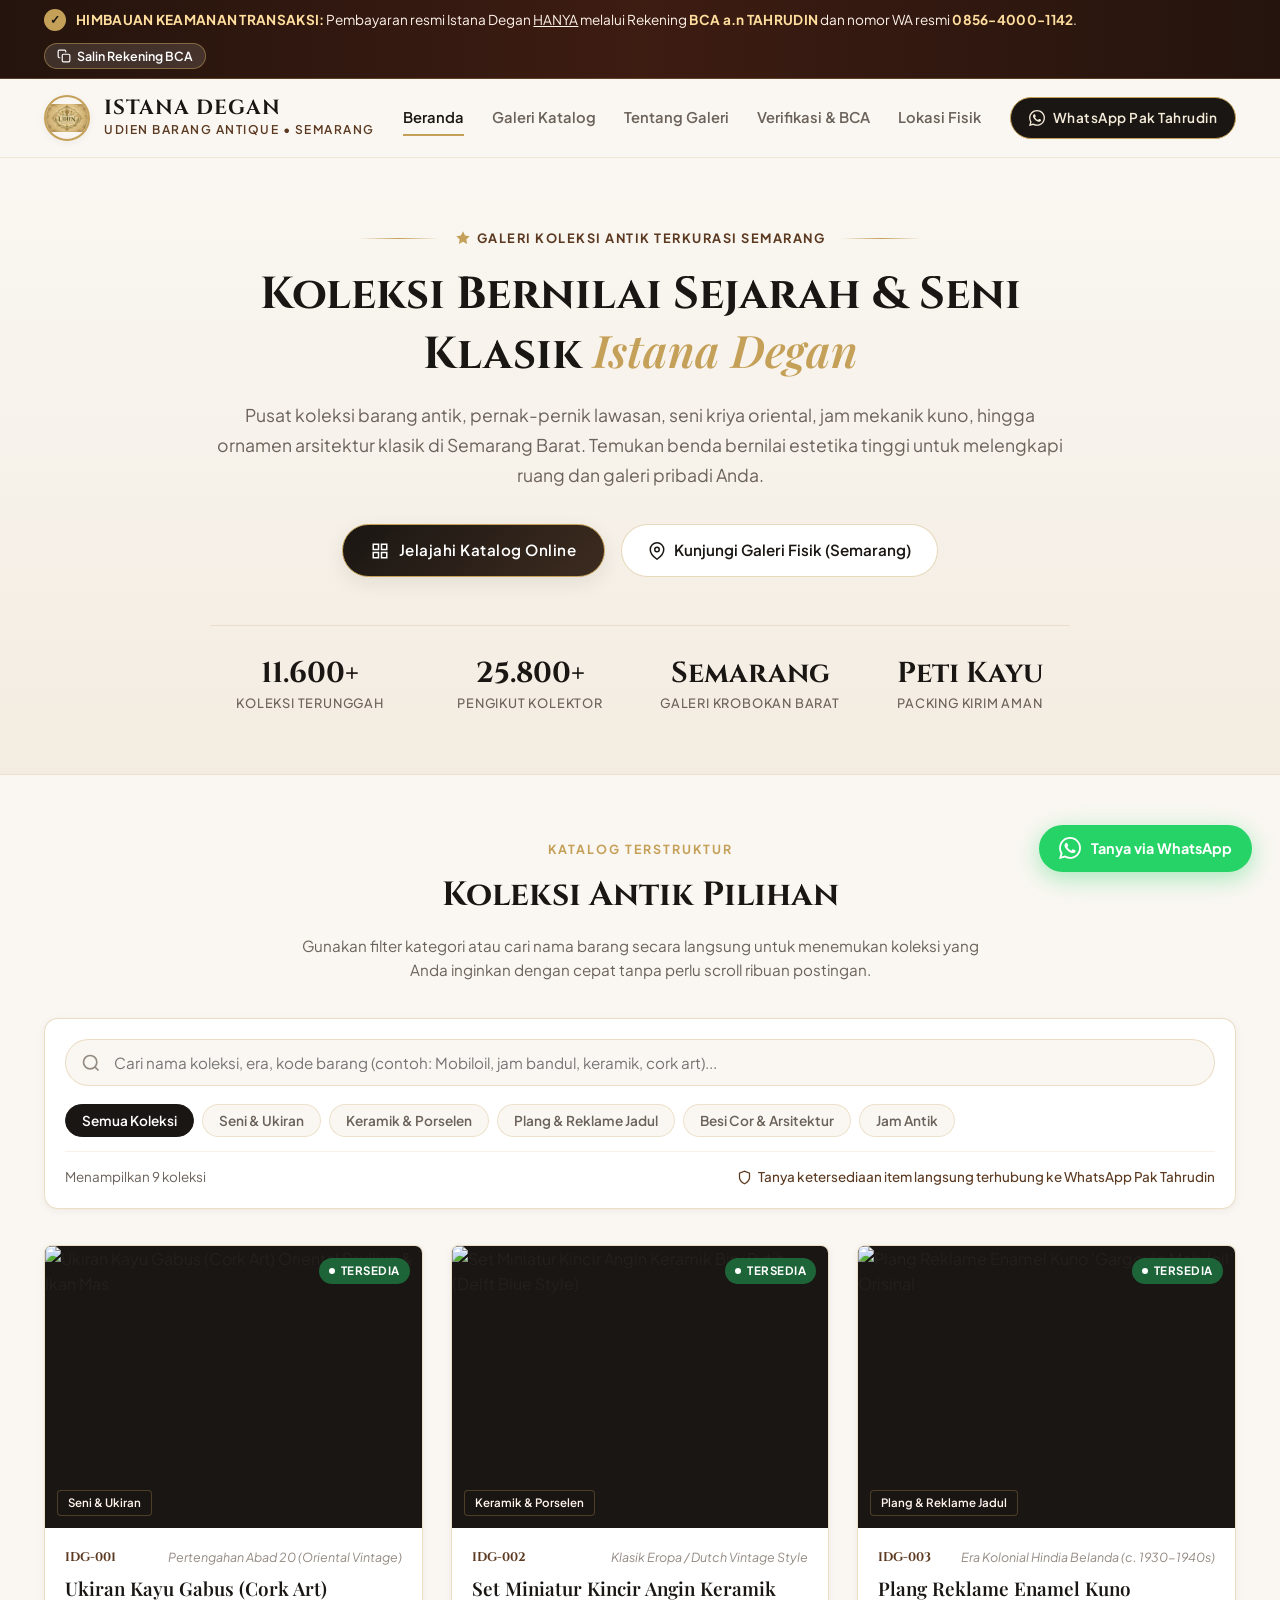
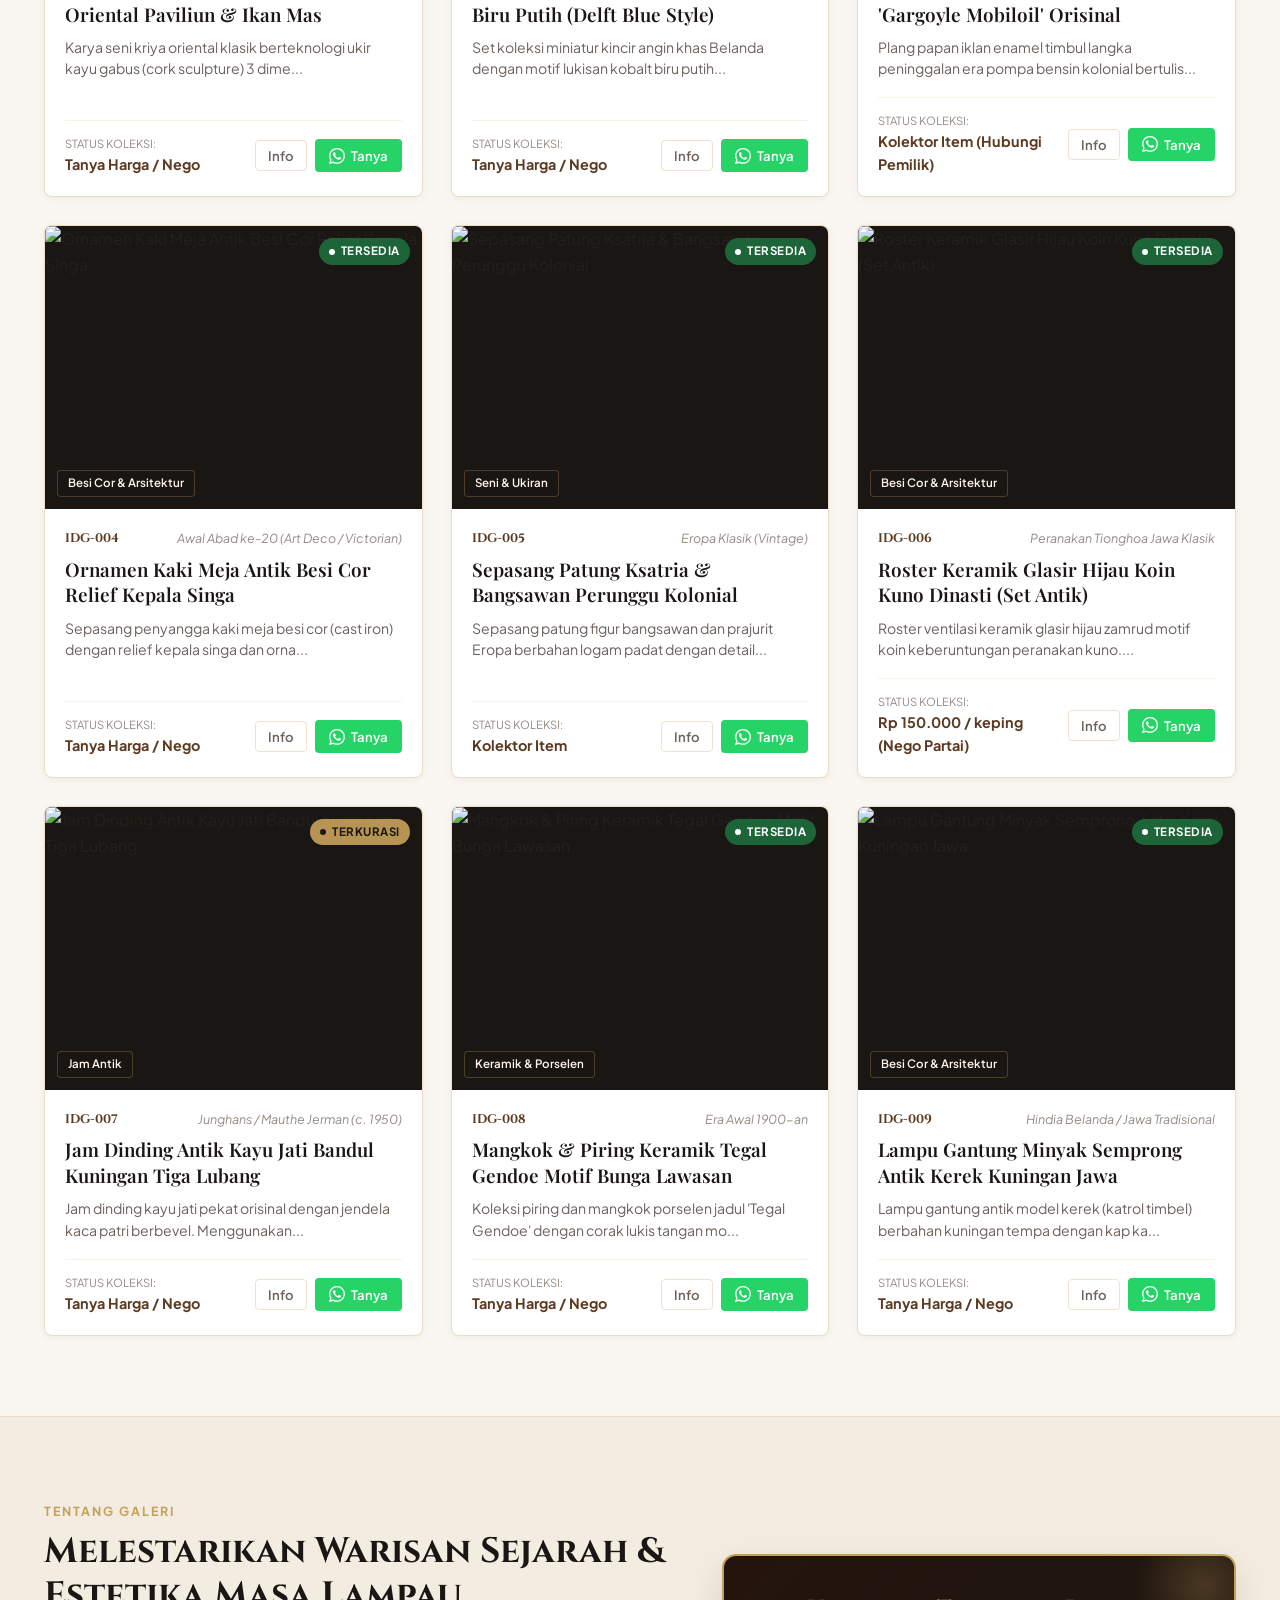
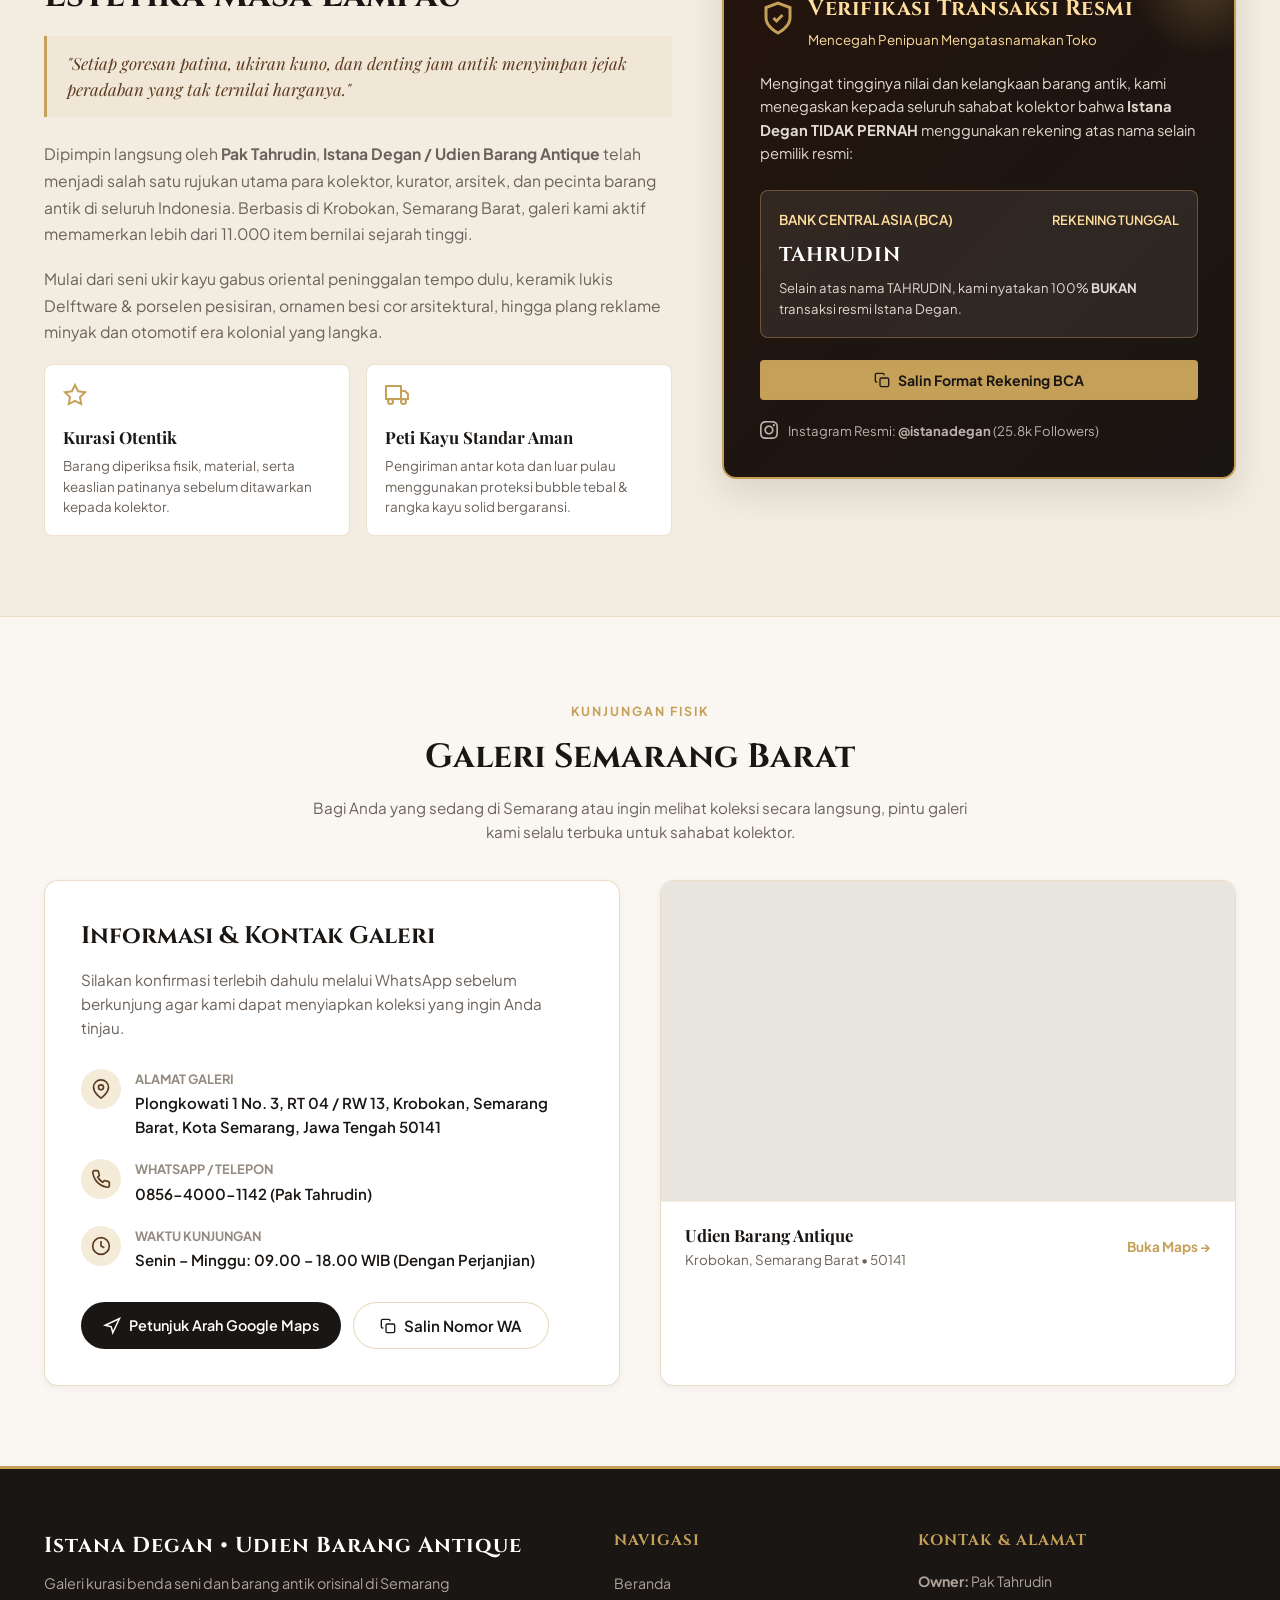
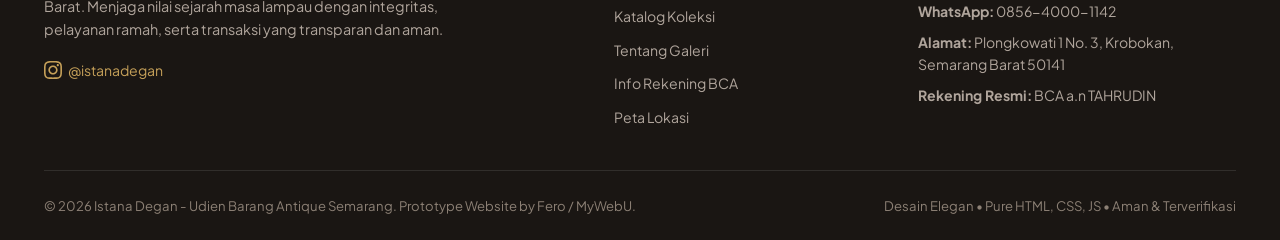
==== commit ca6403b4: "Add logo asset and header branding" ====
--- a/index.html
+++ b/index.html
@@ -6,7 +6,7 @@
   <title>Istana Degan | Udien Barang Antique Semarang - Galeri Antik & Koleksi Sejarah</title>
   <meta name="description" content="Katalog resmi online Istana Degan (Udien Barang Antique) milik Pak Tahrudin di Semarang. Temukan ribuan koleksi barang antik, keramik kuno, seni ukir, plang enamel, dan jam vintage orisinal." />
   <link rel="stylesheet" href="css/style.css" />
-  <link rel="icon" href="data:image/svg+xml,<svg xmlns=%22http://www.w3.org/2000/svg%22 viewBox=%220 0 100 100%22><text y=%22.9em%22 font-size=%2290%22>🏺</text></svg>" />
+  <link rel="icon" href="logo.png" type="image/png" />
 </head>
 <body>
 
@@ -35,11 +35,7 @@
   <header class="site-header">
     <div class="container header-inner">
       <a href="#beranda" class="brand-wrap">
-        <div class="brand-emblem" aria-hidden="true">
-          <svg width="24" height="24" viewBox="0 0 24 24" fill="none" stroke="currentColor" stroke-width="1.75">
-            <path d="M12 2L2 7l10 5 10-5-10-5zM2 17l10 5 10-5M2 12l10 5 10-5"></path>
-          </svg>
-        </div>
+        <img src="logo.png" alt="Logo Istana Degan" class="brand-logo" />
         <div class="brand-text">
           <h1>Istana Degan</h1>
           <span class="brand-subtitle">Udien Barang Antique • Semarang</span>
--- a/css/style.css
+++ b/css/style.css
@@ -226,6 +226,18 @@
   flex-shrink: 0;
 }
 
+.brand-logo {
+  width: 46px;
+  height: 46px;
+  object-fit: contain;
+  border-radius: 50%;
+  background: radial-gradient(circle, #fff 0%, #f5efe7 100%);
+  border: 2px solid var(--color-gold);
+  box-shadow: var(--shadow-sm);
+  flex-shrink: 0;
+  display: block;
+}
+
 .brand-text h1 {
   font-family: var(--font-display);
   font-size: 1.28rem;
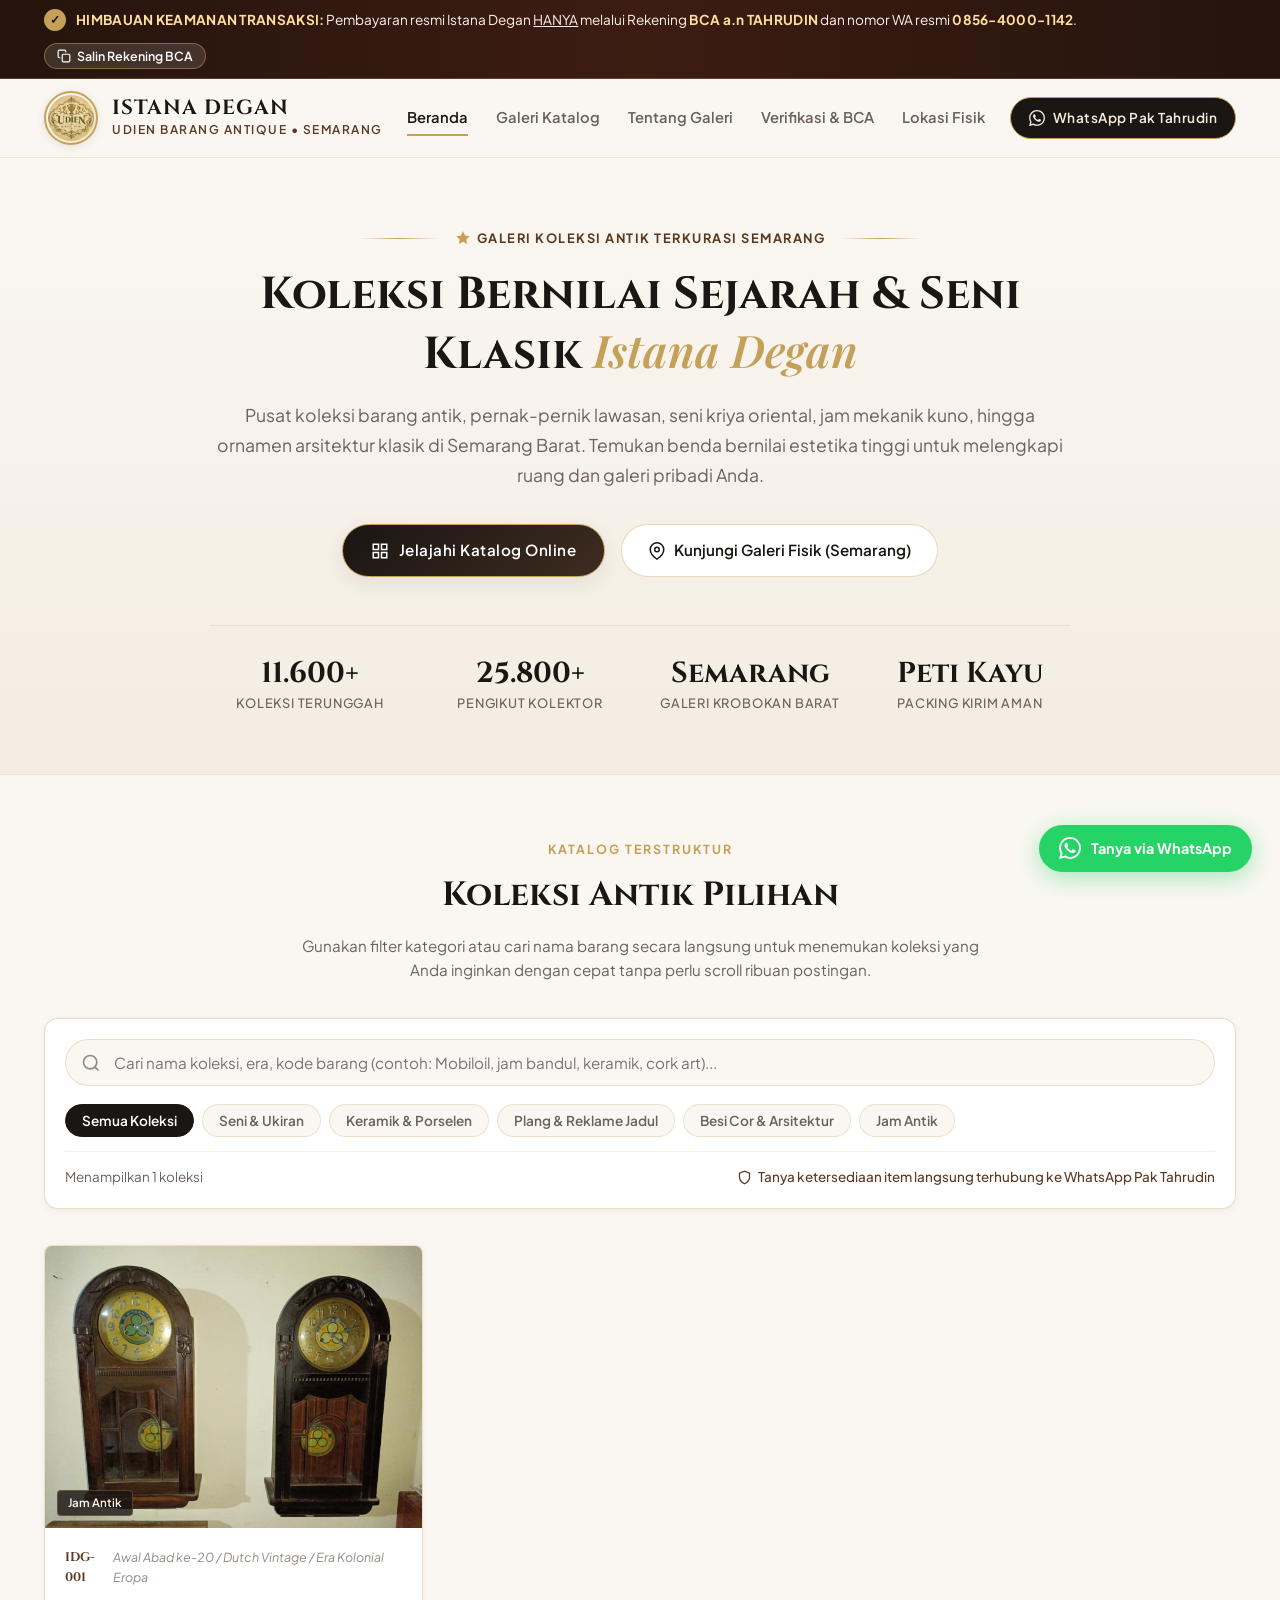
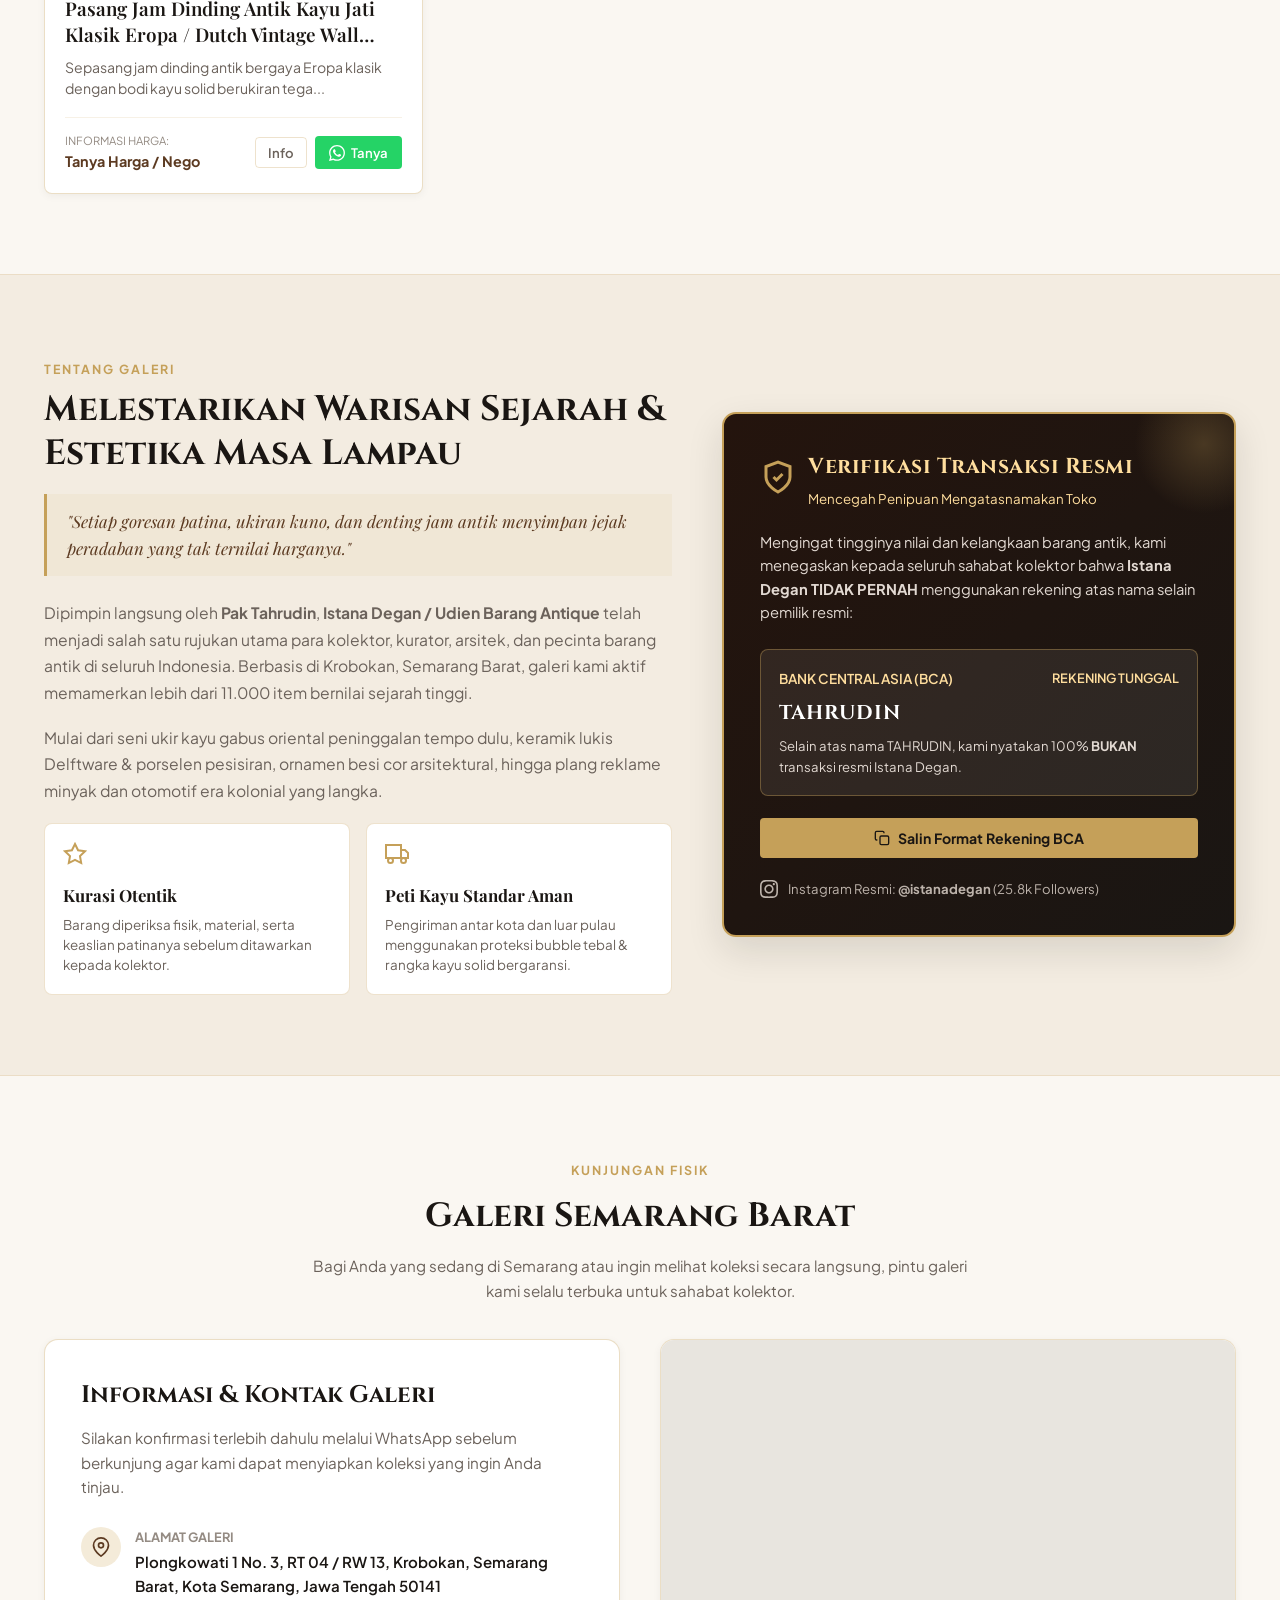
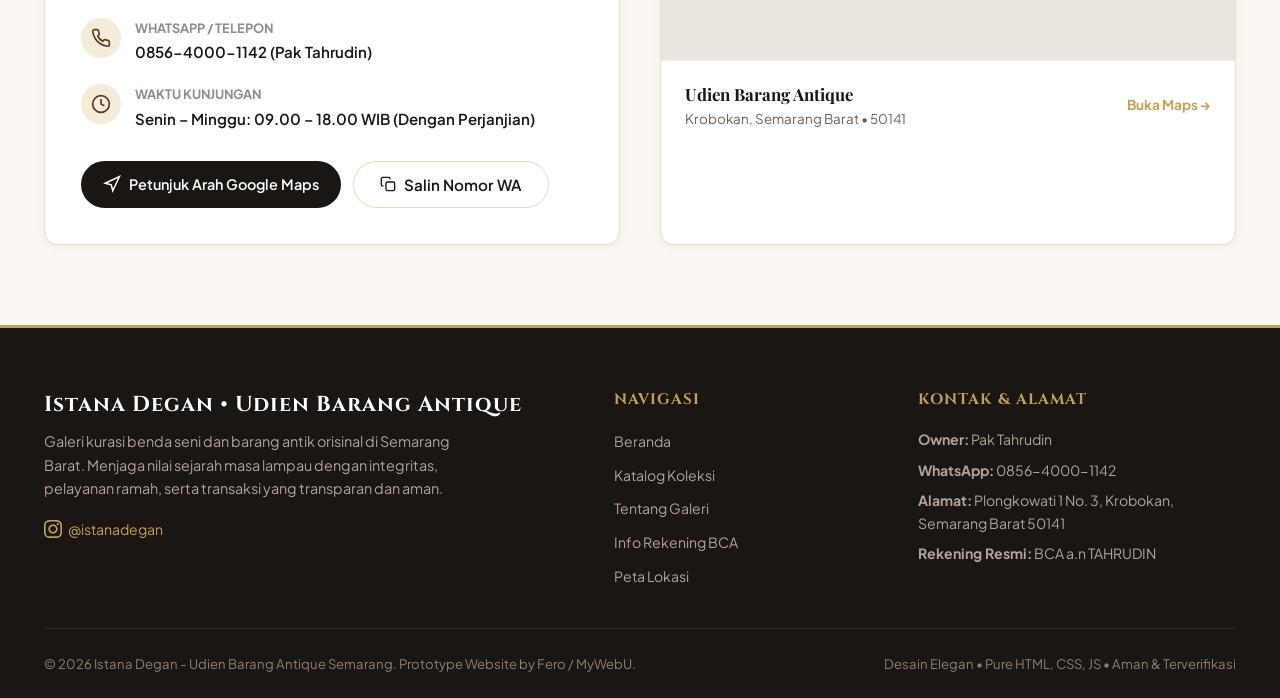
==== commit 2ae86f37: "Remove dummy catalog status fields" ====
--- a/index.html
+++ b/index.html
@@ -410,7 +410,6 @@
       <div class="modal-layout">
         <div class="modal-visual">
           <img id="modalImg" src="" alt="Foto Barang Antik" />
-          <span id="modalBadge" class="modal-badge">Tersedia</span>
         </div>
 
         <div class="modal-details">
@@ -444,7 +443,7 @@
 
           <div class="modal-cta-box">
             <div class="price-row">
-              <span class="txt-label">Status Penawaran:</span>
+              <span class="txt-label">Informasi Harga:</span>
               <span class="txt-price" id="modalPrice">Tanya Pemilik</span>
             </div>
             <a href="#" id="modalWaBtn" target="_blank" rel="noopener noreferrer" class="btn-modal-wa">
--- a/css/style.css
+++ b/css/style.css
@@ -227,15 +227,17 @@
 }
 
 .brand-logo {
-  width: 46px;
-  height: 46px;
-  object-fit: contain;
+  width: 54px;
+  height: 54px;
+  object-fit: cover;
+  object-position: center;
   border-radius: 50%;
-  background: radial-gradient(circle, #fff 0%, #f5efe7 100%);
+  background: linear-gradient(135deg, #fffdf8 0%, #efe3c9 100%);
   border: 2px solid var(--color-gold);
-  box-shadow: var(--shadow-sm);
+  box-shadow: 0 2px 10px rgba(92, 58, 33, 0.12);
   flex-shrink: 0;
   display: block;
+  padding: 2px;
 }
 
 .brand-text h1 {
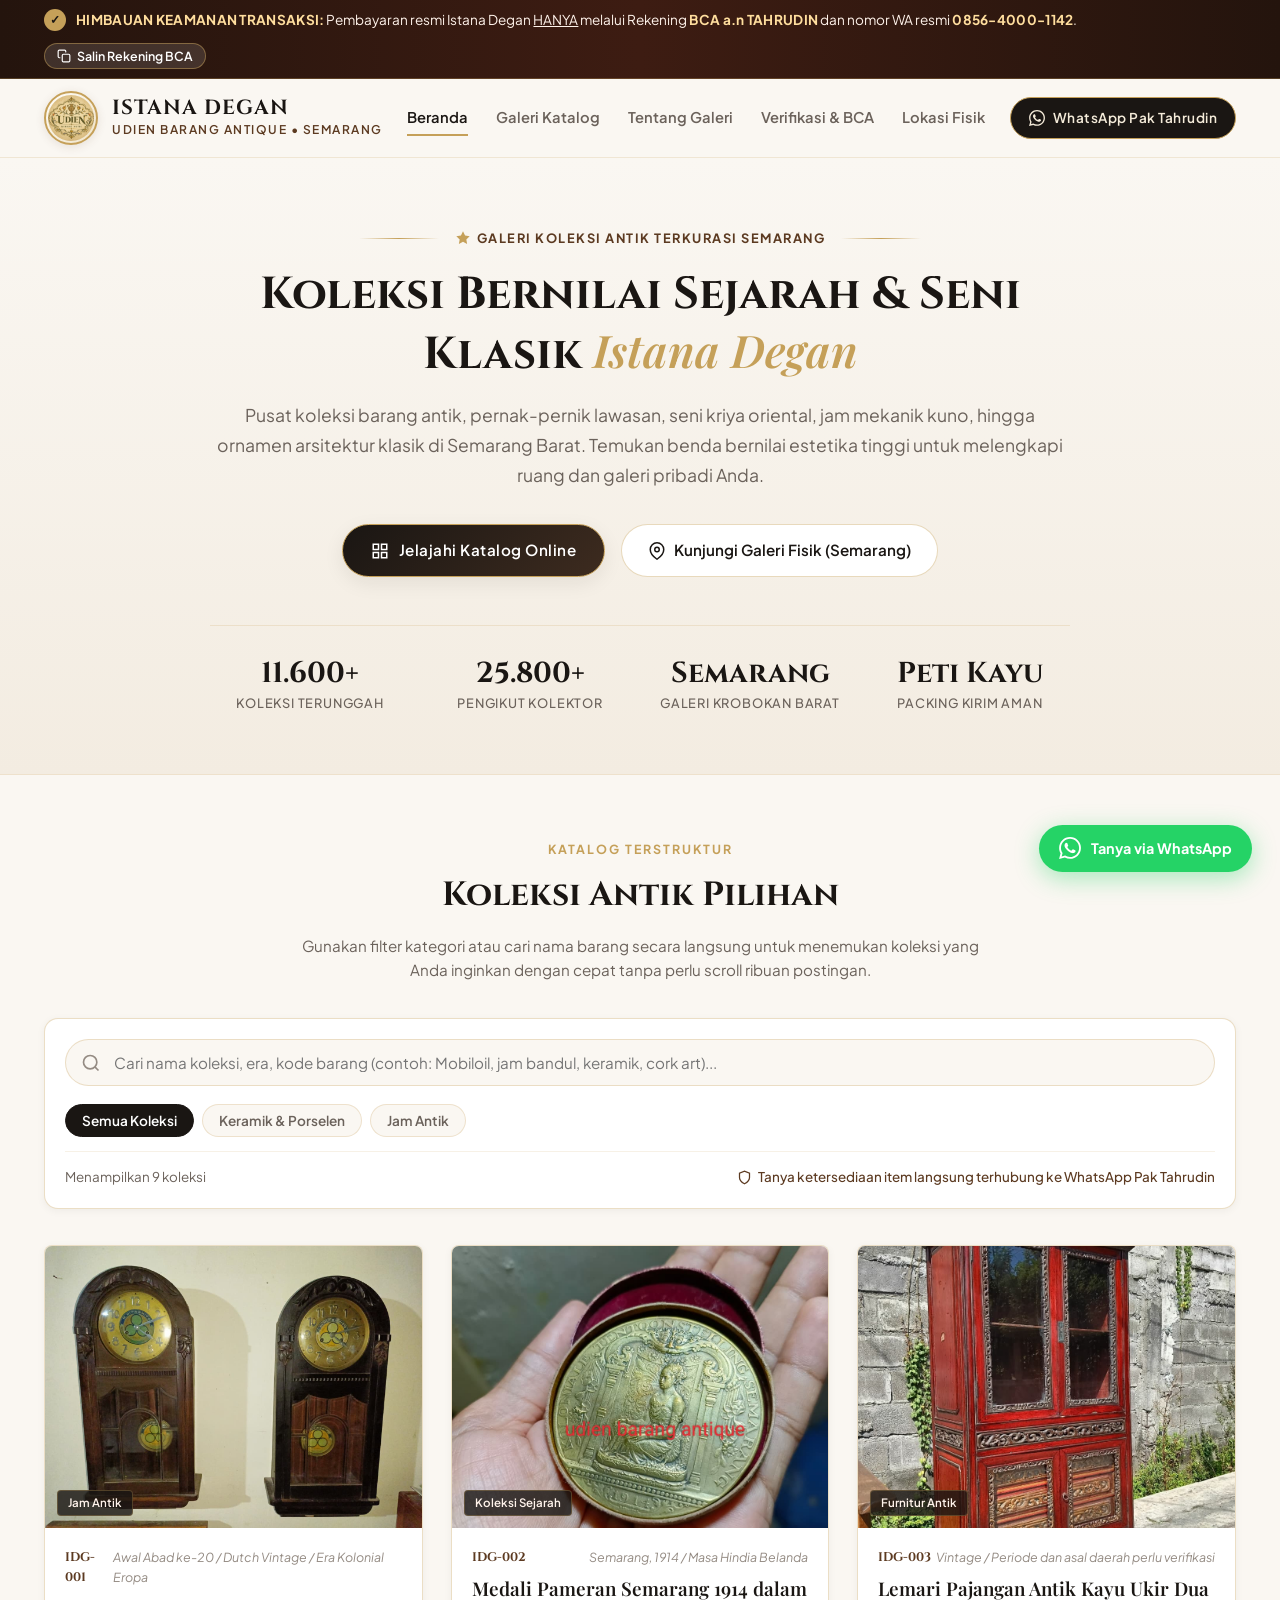
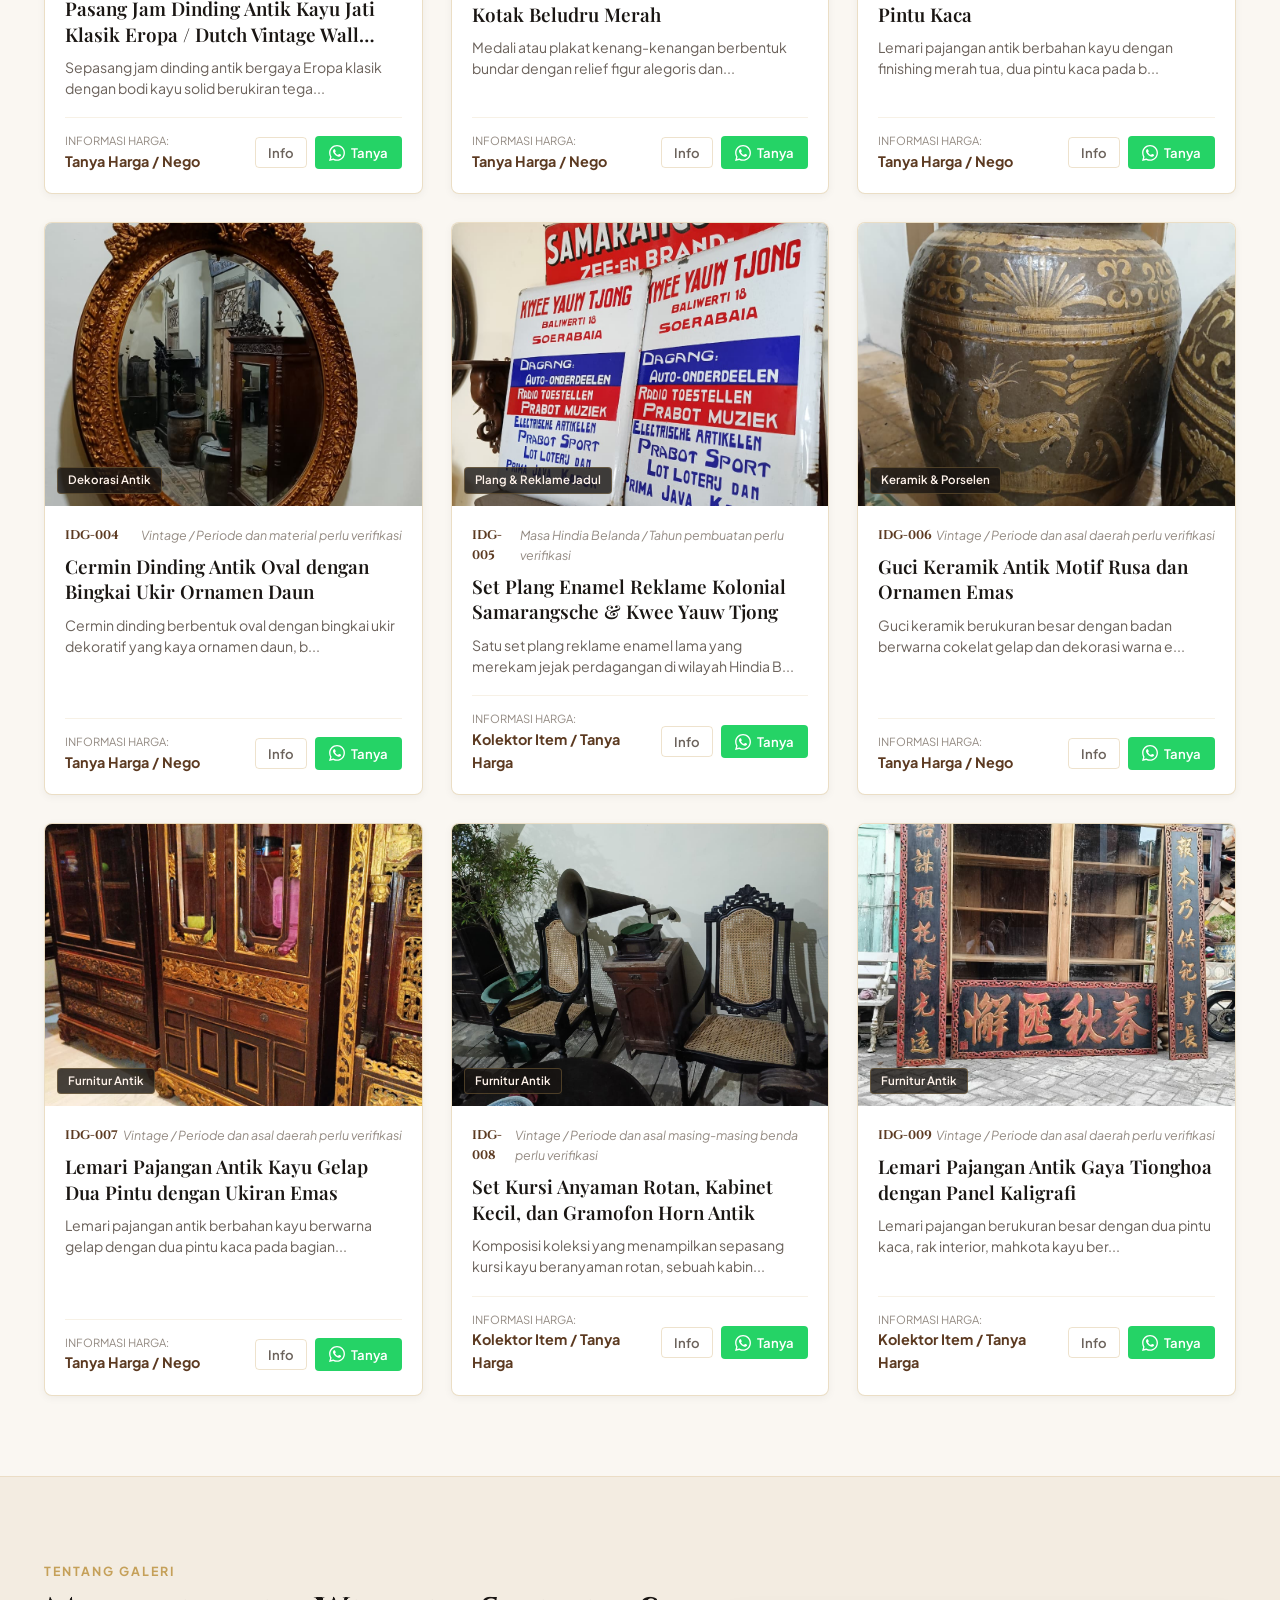
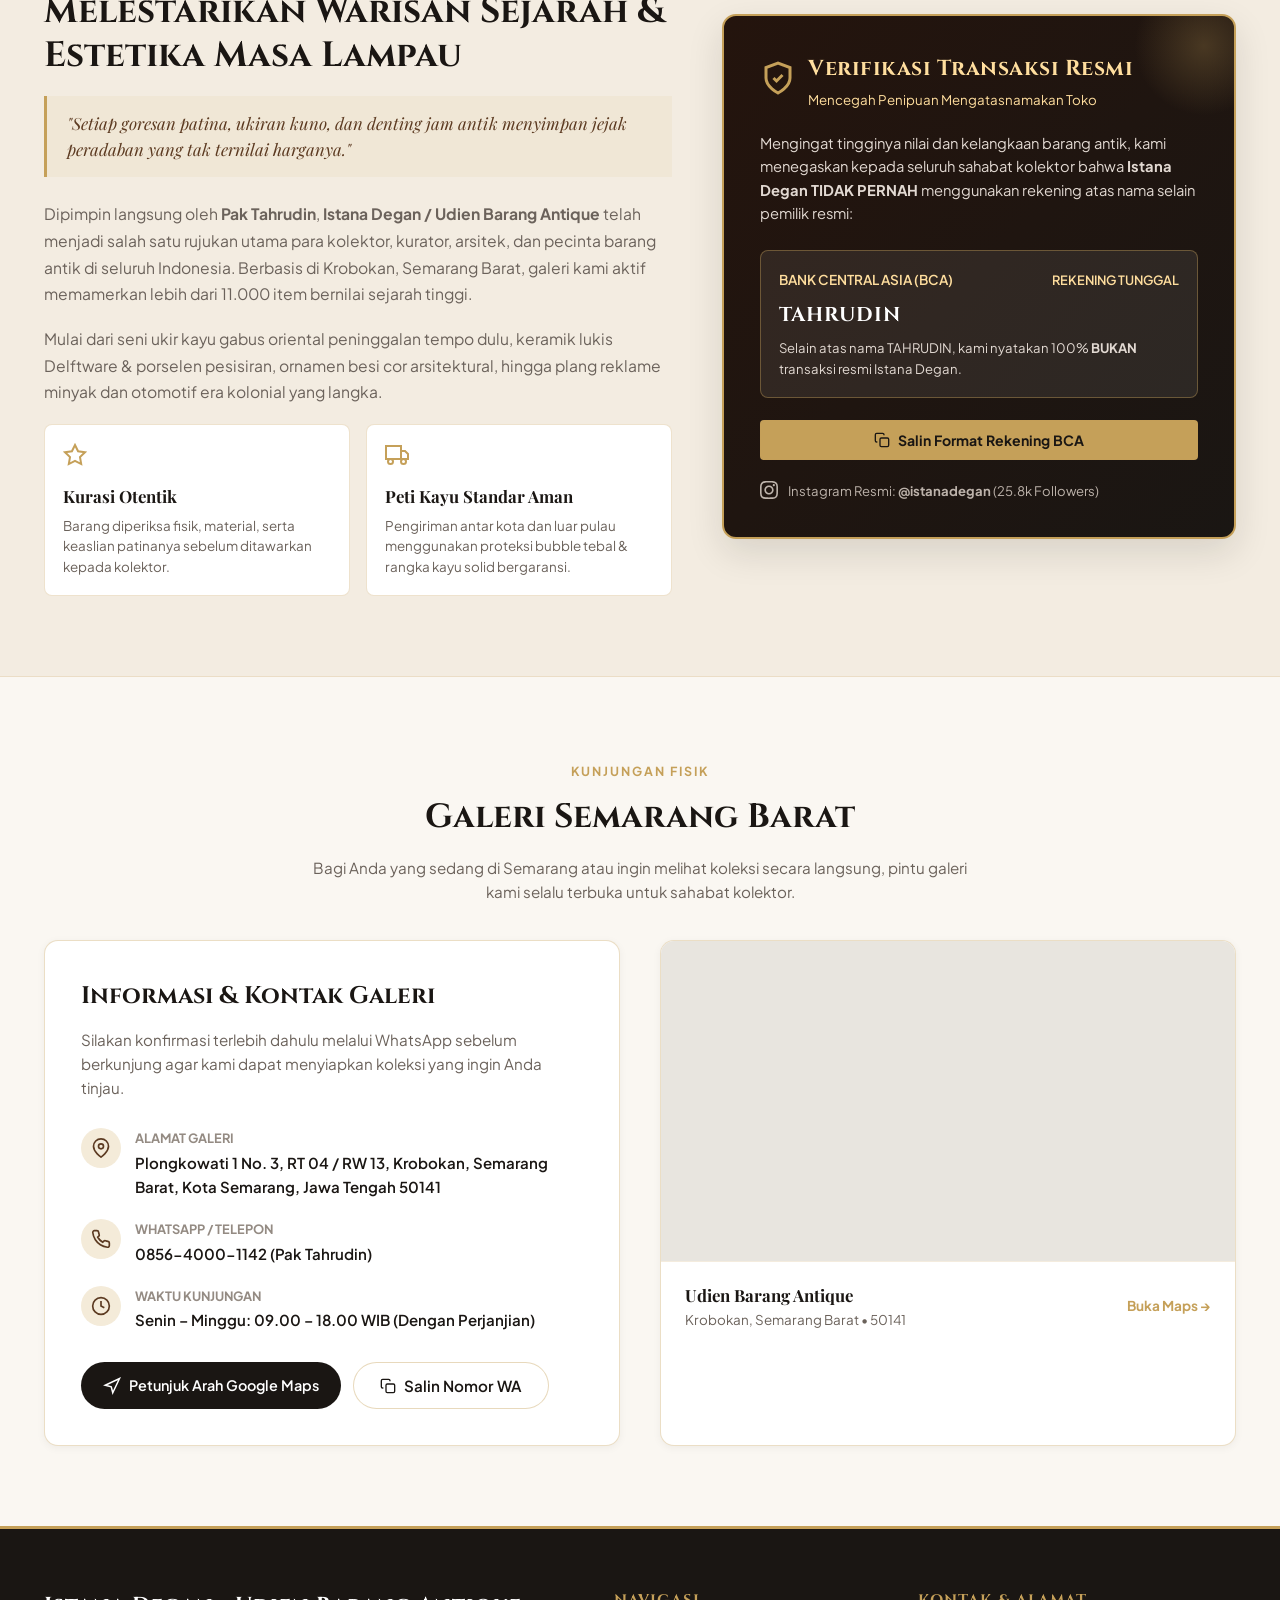
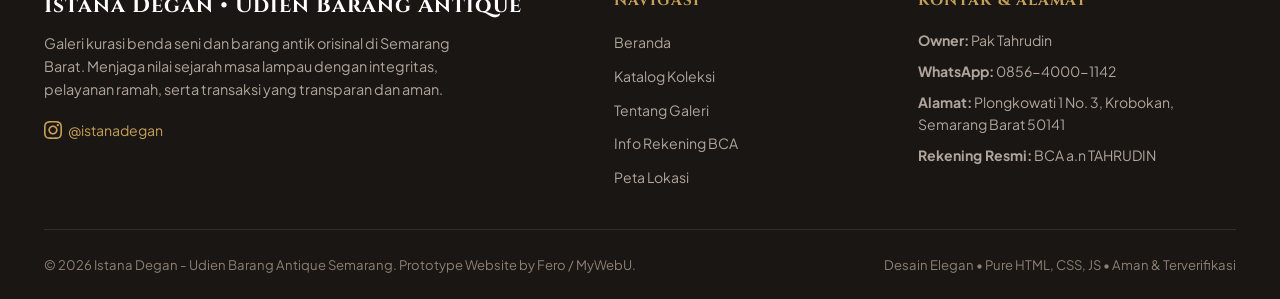
==== commit 2166a47b: "Add full catalog page and navigation" ====
--- a/index.html
+++ b/index.html
@@ -44,7 +44,7 @@
 
       <nav class="main-nav" id="mainNav">
         <a href="#beranda" class="nav-link active">Beranda</a>
-        <a href="#katalog" class="nav-link">Galeri Katalog</a>
+        <a href="catalog.html" class="nav-link">Galeri Katalog</a>
         <a href="#tentang" class="nav-link">Tentang Galeri</a>
         <a href="#keamanan" class="nav-link">Verifikasi & BCA</a>
         <a href="#lokasi" class="nav-link">Lokasi Fisik</a>
@@ -91,7 +91,7 @@
         </p>
 
         <div class="hero-cta-group">
-          <a href="#katalog" class="btn-primary">
+          <a href="catalog.html" class="btn-primary">
             <svg width="18" height="18" viewBox="0 0 24 24" fill="none" stroke="currentColor" stroke-width="2">
               <rect x="3" y="3" width="7" height="7"></rect>
               <rect x="14" y="3" width="7" height="7"></rect>
@@ -496,7 +496,7 @@
           <h4>Navigasi</h4>
           <ul>
             <li><a href="#beranda">Beranda</a></li>
-            <li><a href="#katalog">Katalog Koleksi</a></li>
+            <li><a href="catalog.html">Katalog Koleksi</a></li>
             <li><a href="#tentang">Tentang Galeri</a></li>
             <li><a href="#keamanan">Info Rekening BCA</a></li>
             <li><a href="#lokasi">Peta Lokasi</a></li>
--- a/css/style.css
+++ b/css/style.css
@@ -105,6 +105,28 @@
   display: none !important;
 }
 
+.catalog-intro {
+  padding: 76px 0 48px;
+  background:
+    linear-gradient(135deg, rgba(244, 235, 217, 0.92), rgba(250, 247, 242, 0.98)),
+    repeating-linear-gradient(0deg, transparent 0, transparent 23px, rgba(92, 58, 33, 0.04) 24px);
+  border-bottom: 1px solid var(--color-gold-border);
+}
+
+.catalog-intro .section-title {
+  max-width: 720px;
+  margin-top: 10px;
+}
+
+.catalog-intro .section-subtitle {
+  max-width: 680px;
+  margin-top: 14px;
+}
+
+.catalog-gallery {
+  padding-top: 46px;
+}
+
 /* ==========================================================================
    Anti-Scam Top Security Notification Banner
    ========================================================================== */
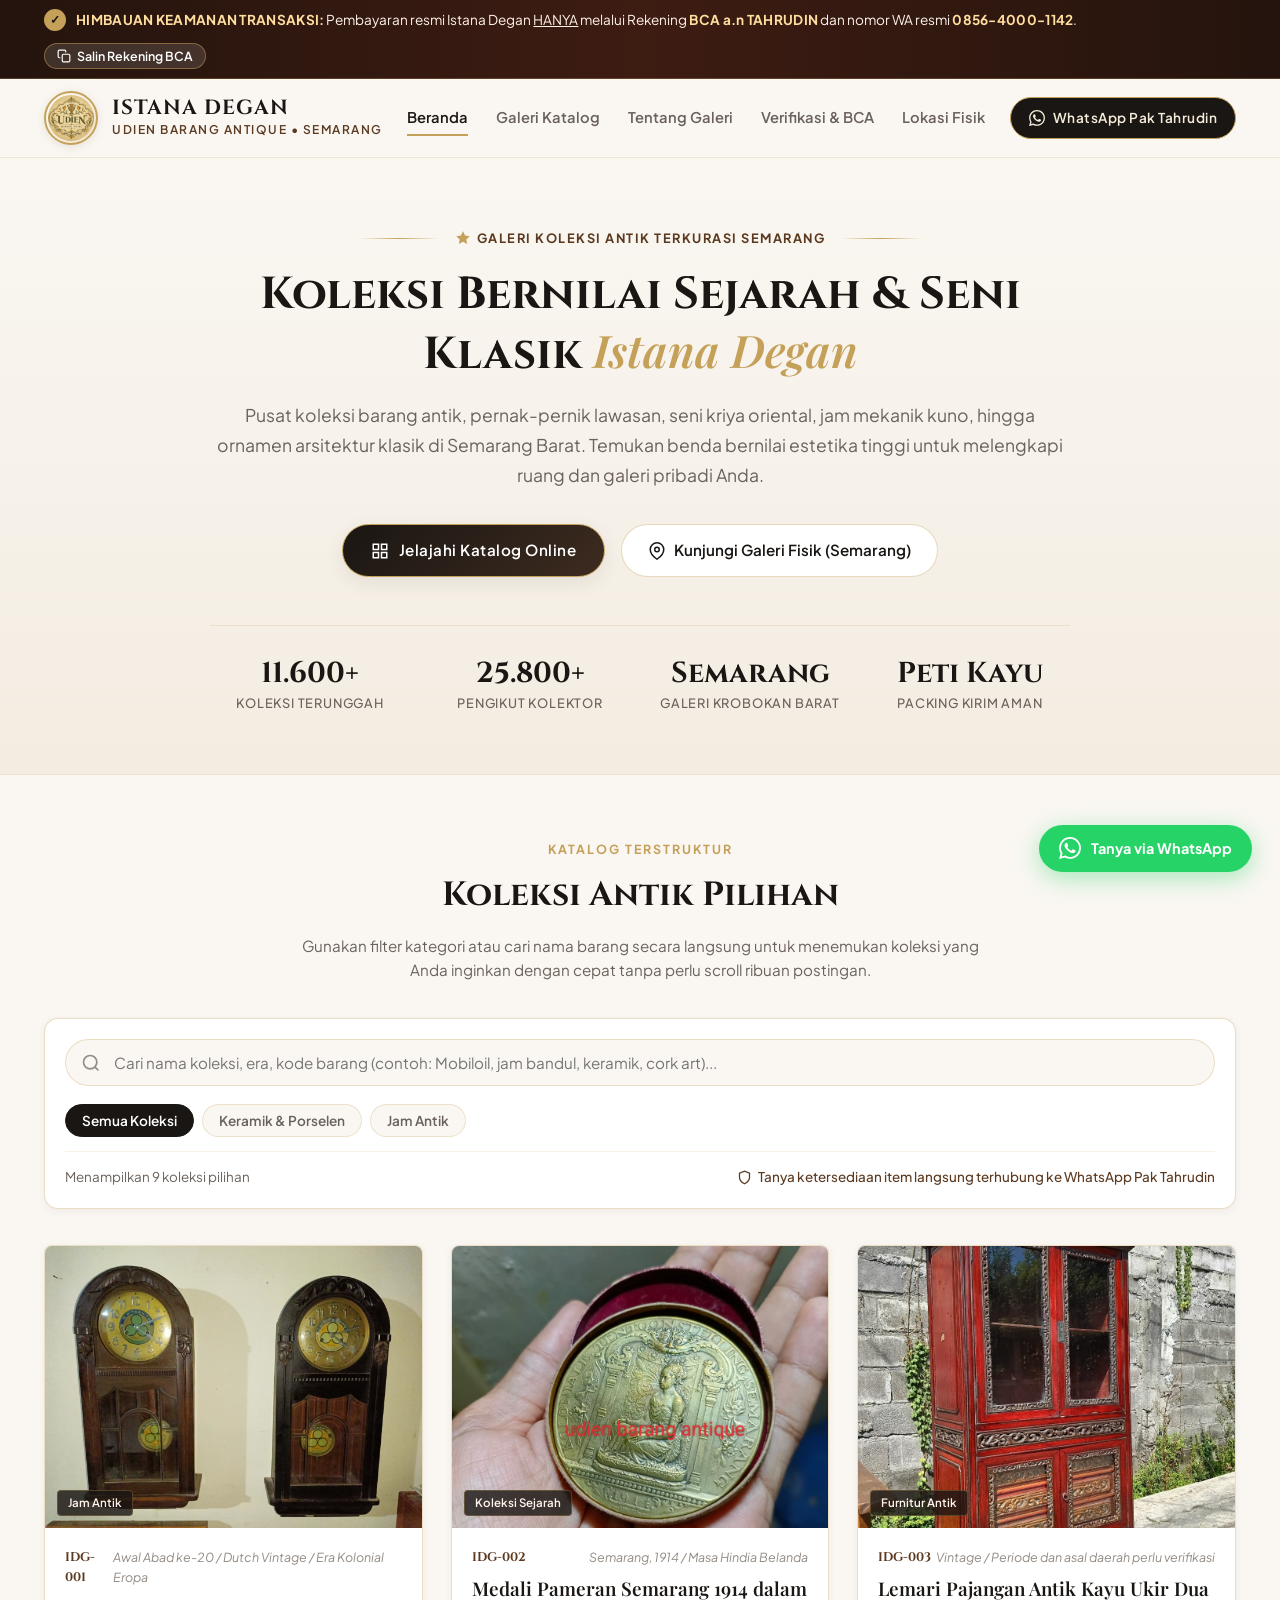
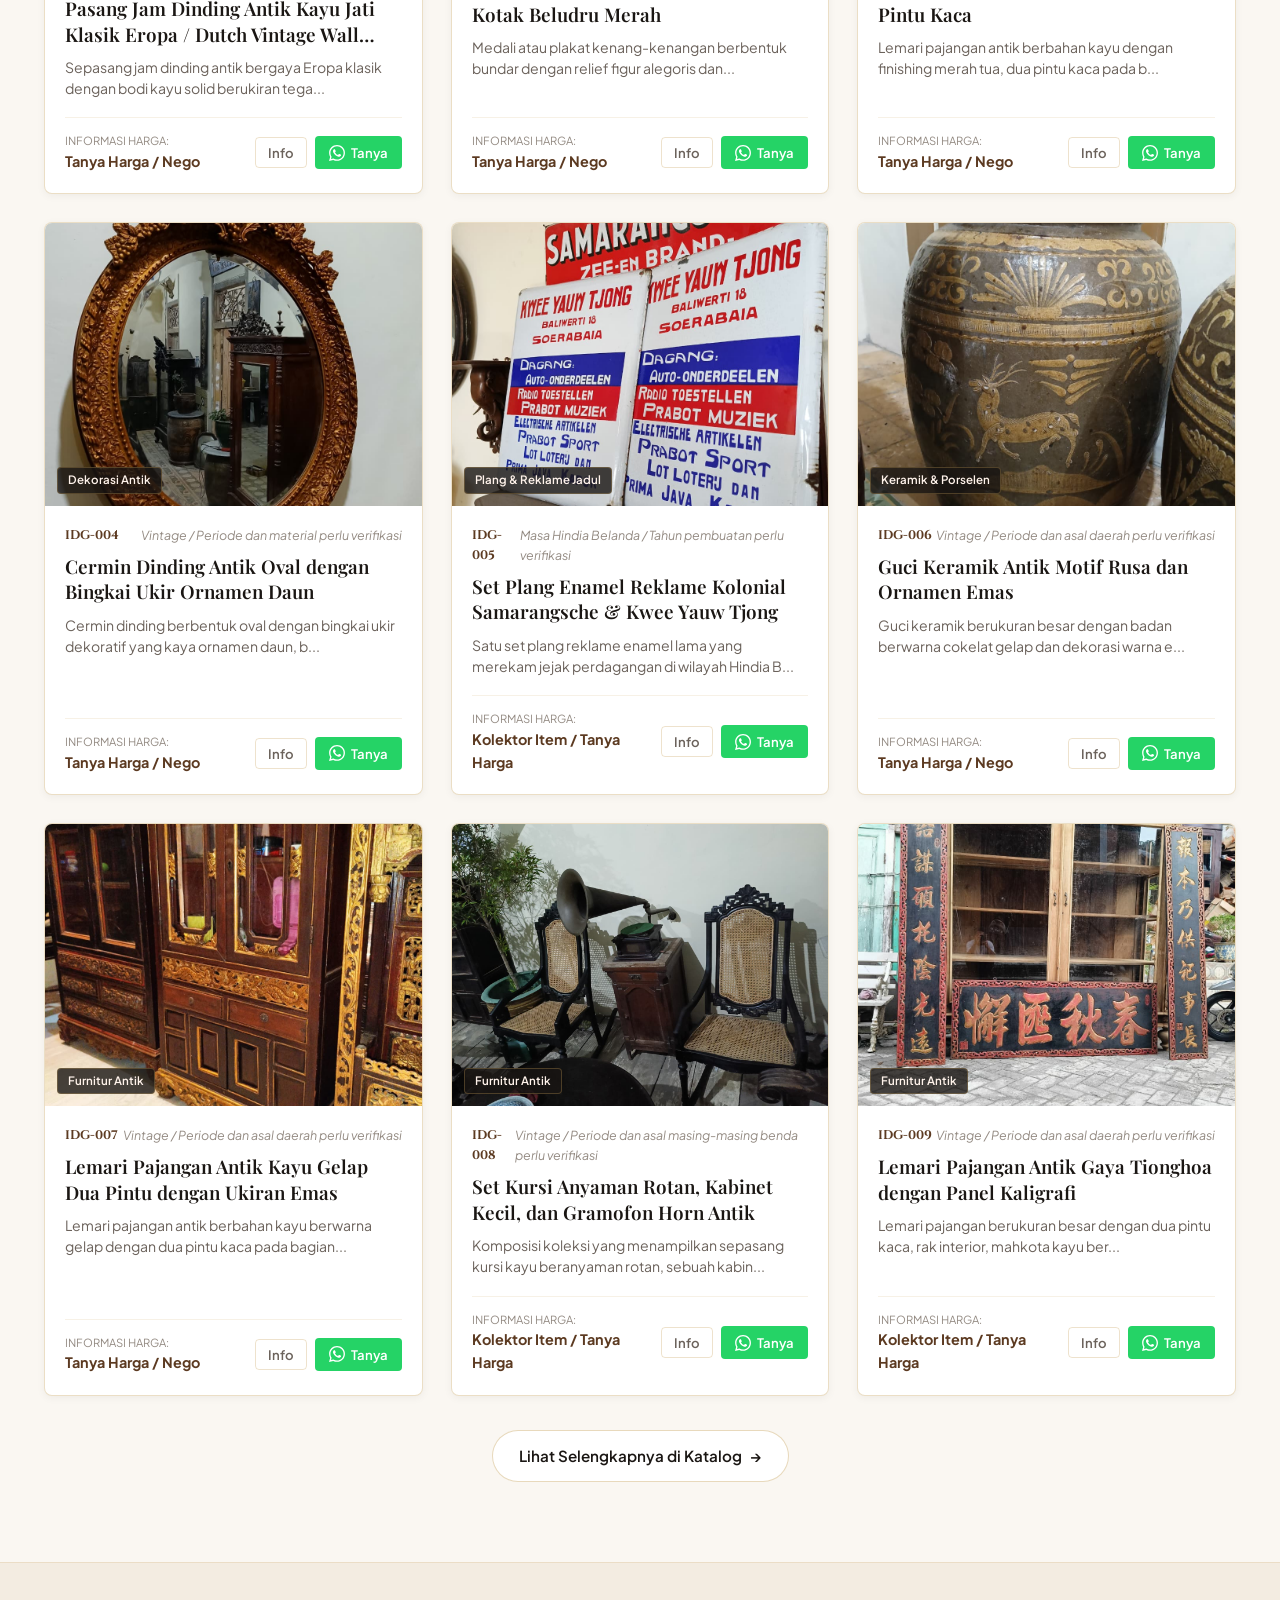
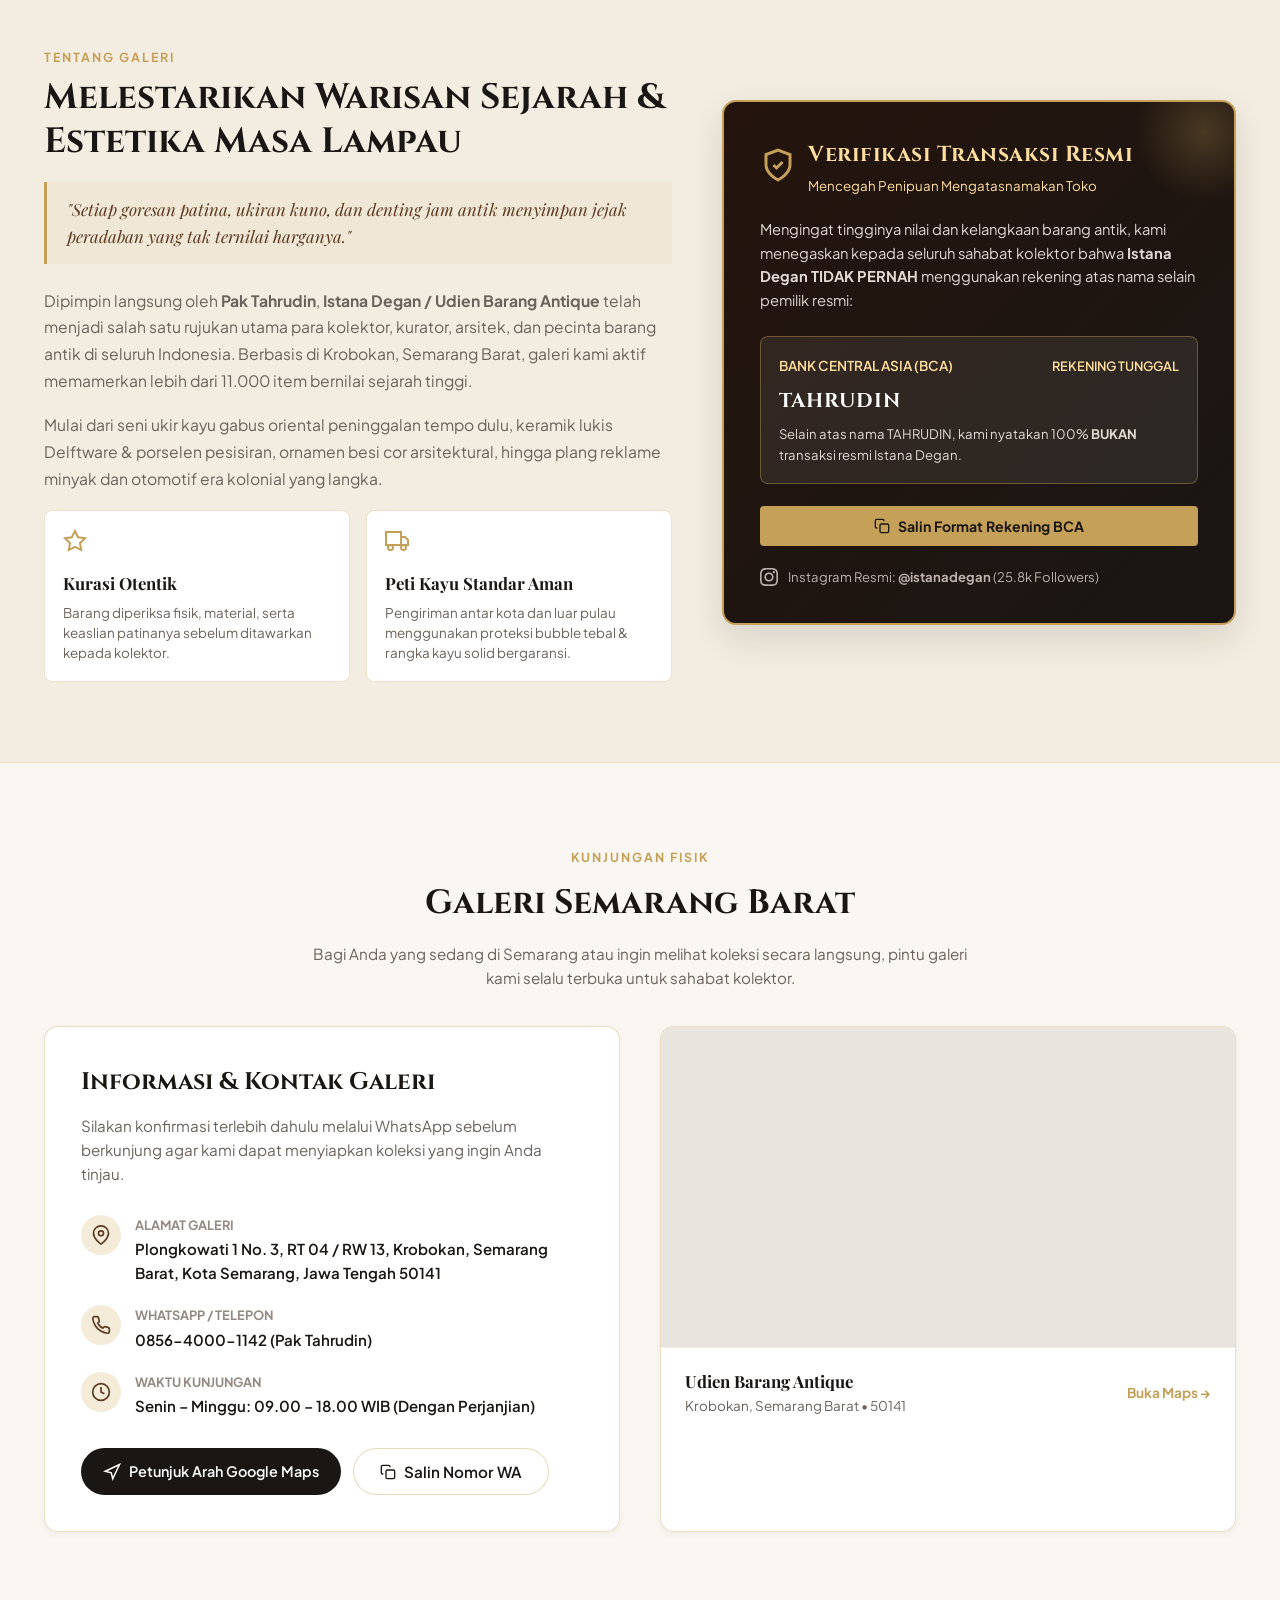
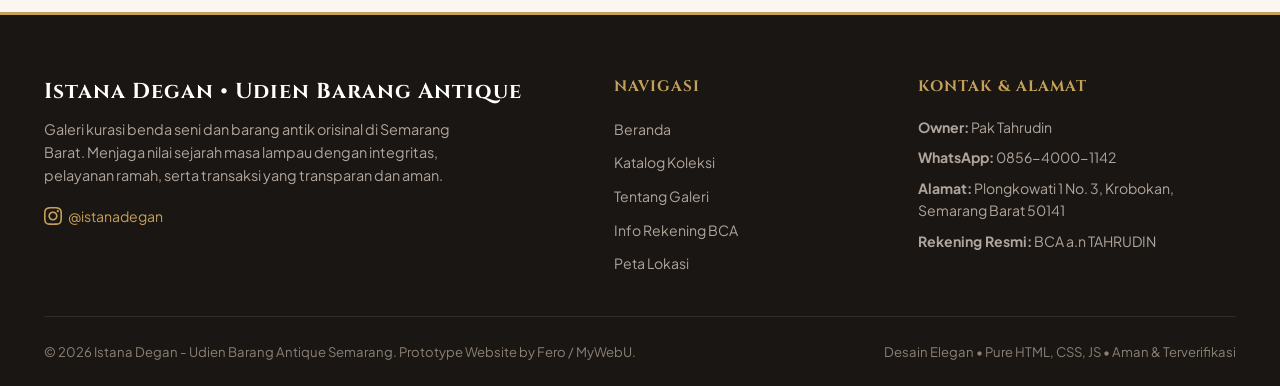
==== commit 7fc91008: "Add catalog items ten through fifteen" ====
--- a/index.html
+++ b/index.html
@@ -189,6 +189,13 @@
         <!-- Rendered dynamically via app.js -->
       </div>
 
+      <div class="catalog-more-link">
+        <a href="catalog.html" class="btn-secondary">
+          <span>Lihat Selengkapnya di Katalog</span>
+          <span aria-hidden="true">&rarr;</span>
+        </a>
+      </div>
+
       <!-- Empty State -->
       <div class="empty-state hidden" id="emptyState">
         <div class="empty-state-icon">
--- a/css/style.css
+++ b/css/style.css
@@ -127,6 +127,12 @@
   padding-top: 46px;
 }
 
+.catalog-more-link {
+  display: flex;
+  justify-content: center;
+  margin-top: 34px;
+}
+
 /* ==========================================================================
    Anti-Scam Top Security Notification Banner
    ========================================================================== */
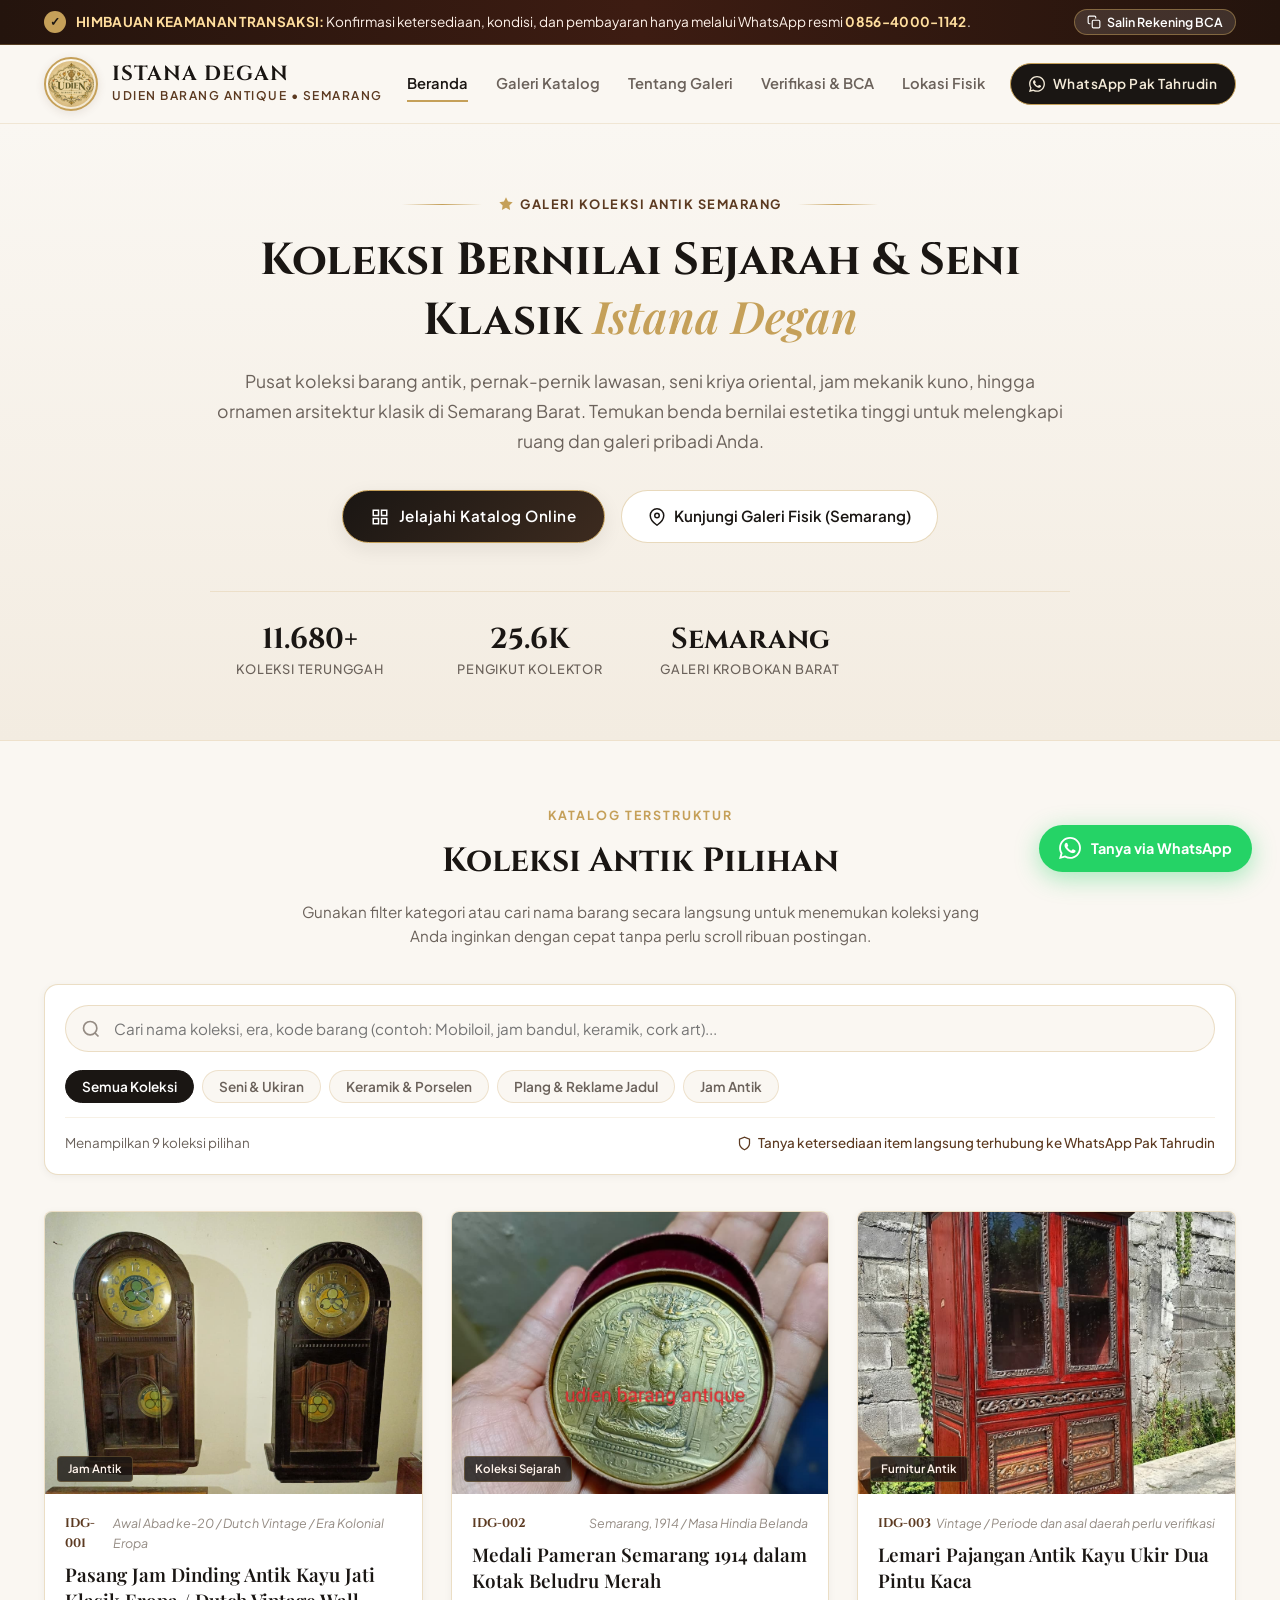
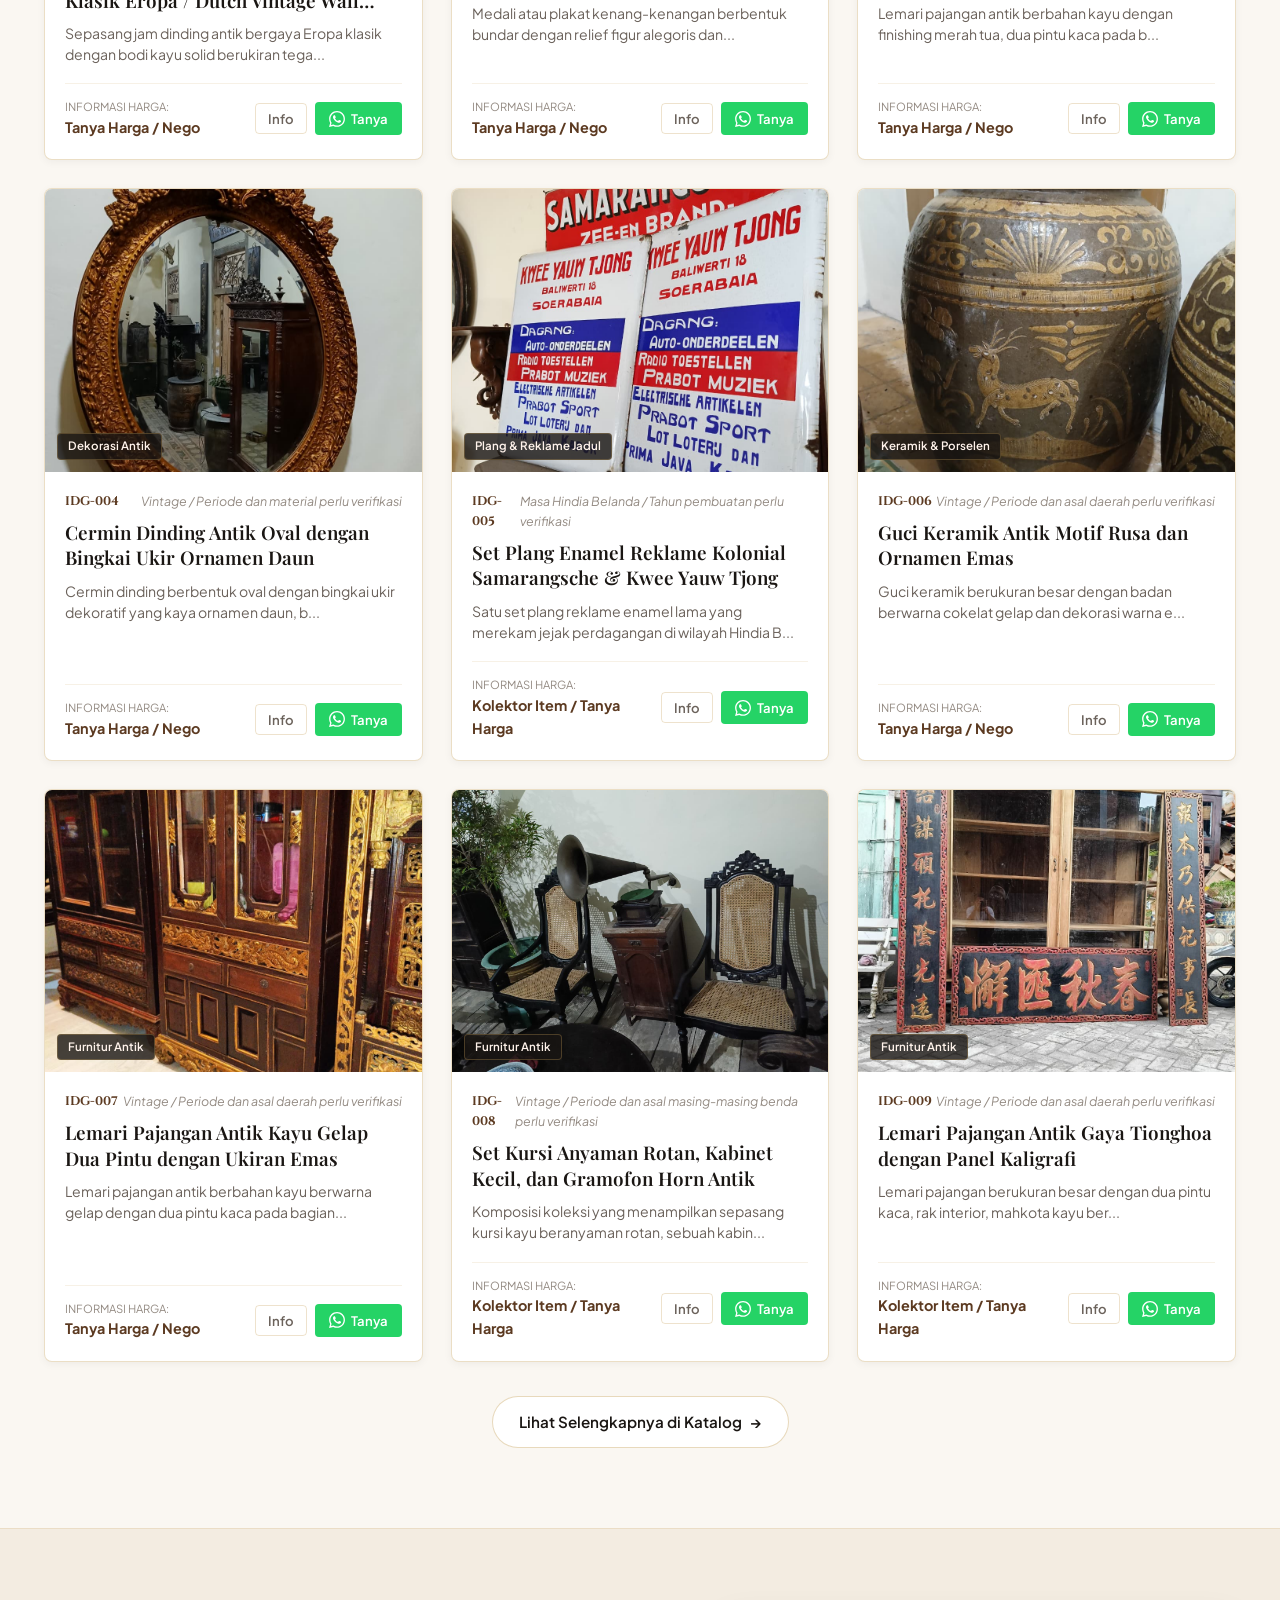
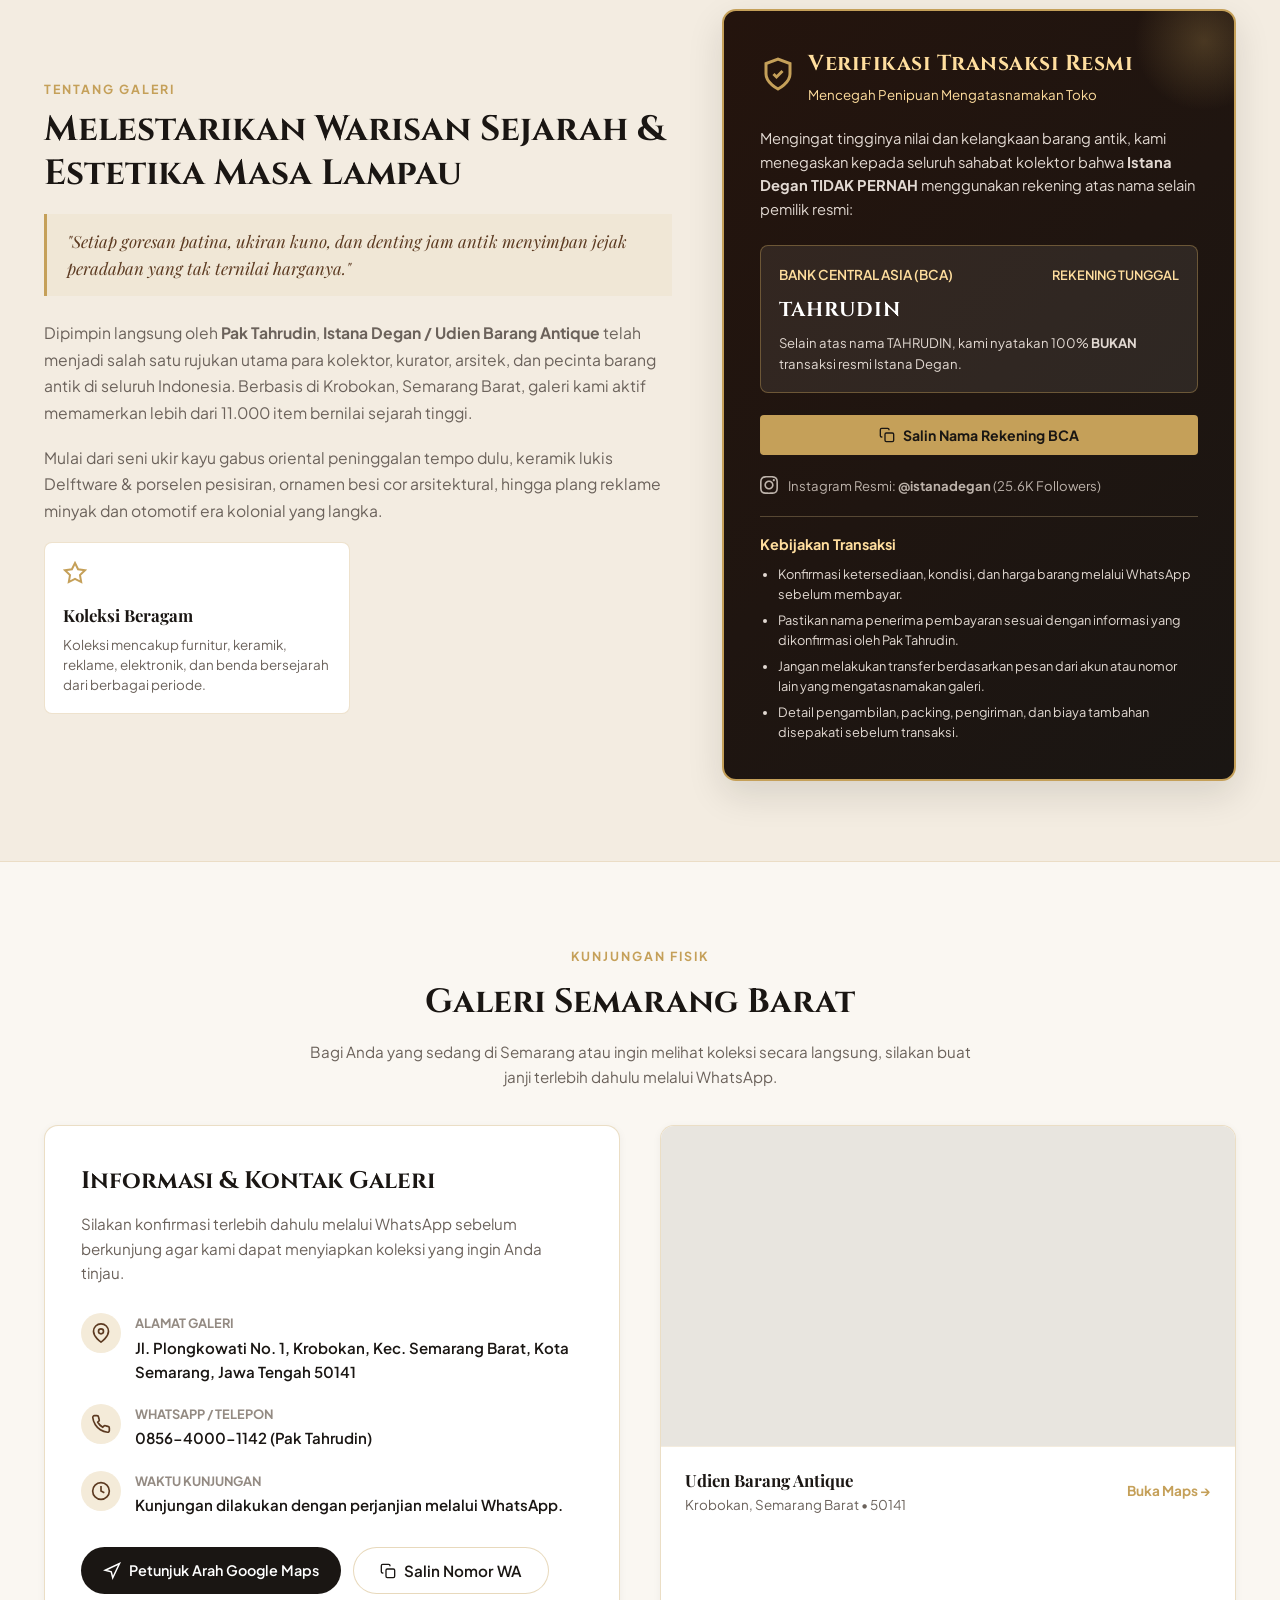
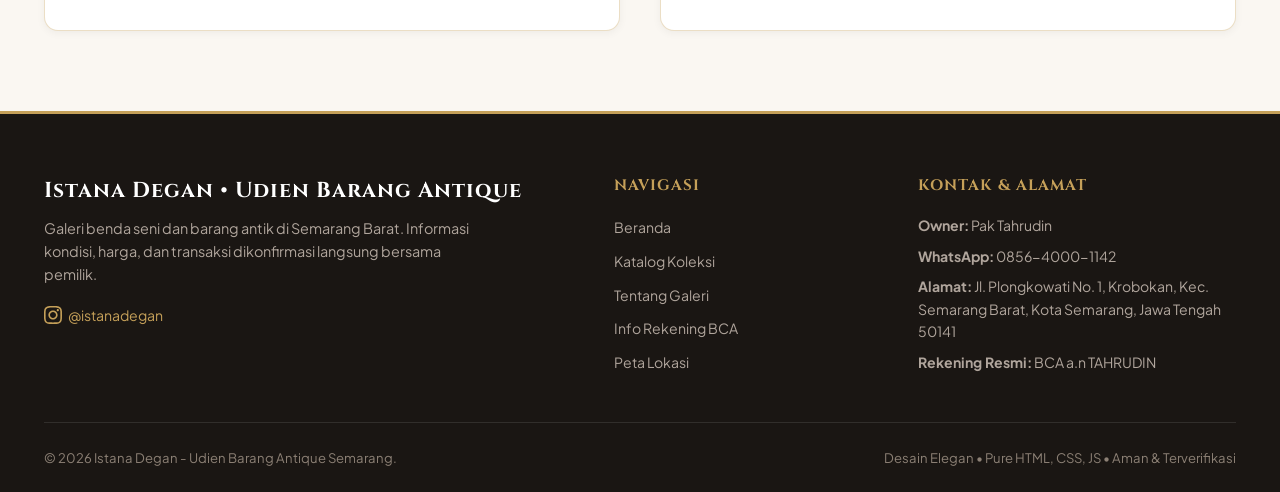
==== commit 490f7749: "Finalize client content and transaction guidance" ====
--- a/index.html
+++ b/index.html
@@ -16,11 +16,11 @@
       <div class="security-info">
         <span class="security-badge-icon" title="Verifikasi Keamanan">✓</span>
         <span class="security-text">
-          <strong>HIMBAUAN KEAMANAN TRANSAKSI:</strong> Pembayaran resmi Istana Degan <u>HANYA</u> melalui Rekening <strong>BCA a.n TAHRUDIN</strong> dan nomor WA resmi <strong>0856-4000-1142</strong>.
+          <strong>HIMBAUAN KEAMANAN TRANSAKSI:</strong> Konfirmasi ketersediaan, kondisi, dan pembayaran hanya melalui WhatsApp resmi <strong>0856-4000-1142</strong>.
         </span>
       </div>
       <div class="security-actions">
-        <button class="btn-copy-rek" type="button" title="Salin rekening resmi BCA Pak Tahrudin">
+        <button class="btn-copy-rek" type="button" title="Salin nama pemilik rekening BCA Pak Tahrudin">
           <svg width="14" height="14" viewBox="0 0 24 24" fill="none" stroke="currentColor" stroke-width="2" stroke-linecap="round" stroke-linejoin="round">
             <rect x="9" y="9" width="13" height="13" rx="2" ry="2"></rect>
             <path d="M5 15H4a2 2 0 0 1-2-2V4a2 2 0 0 1 2-2h9a2 2 0 0 1 2 2v1"></path>
@@ -77,7 +77,7 @@
           <svg width="16" height="16" viewBox="0 0 24 24" fill="currentColor">
             <path d="M12 2l3.09 6.26L22 9.27l-5 4.87 1.18 6.88L12 17.77l-6.18 3.25L7 14.14 2 9.27l6.91-1.01L12 2z"></path>
           </svg>
-          Galeri Koleksi Antik Terkurasi Semarang
+          Galeri Koleksi Antik Semarang
         </span>
         <span class="ornament-line"></span>
       </div>
@@ -111,20 +111,16 @@
 
         <div class="hero-stats">
           <div class="stat-item">
-            <div class="stat-number">11.600+</div>
+            <div class="stat-number">11.680+</div>
             <div class="stat-label">Koleksi Terunggah</div>
           </div>
           <div class="stat-item">
-            <div class="stat-number">25.800+</div>
+            <div class="stat-number">25.6K</div>
             <div class="stat-label">Pengikut Kolektor</div>
           </div>
           <div class="stat-item">
             <div class="stat-number">Semarang</div>
             <div class="stat-label">Galeri Krobokan Barat</div>
-          </div>
-          <div class="stat-item">
-            <div class="stat-number">Peti Kayu</div>
-            <div class="stat-label">Packing Kirim Aman</div>
           </div>
         </div>
       </div>
@@ -168,7 +164,7 @@
           <button class="filter-tab active" data-category="all">Semua Koleksi</button>
           <button class="filter-tab" data-category="seni-ukir">Seni & Ukiran</button>
           <button class="filter-tab" data-category="keramik">Keramik & Porselen</button>
-          <button class="filter-tab" data-category="reklame">Plang & Reklame Jadul</button>
+          <button class="filter-tab" data-category="reklame-kuno">Plang & Reklame Jadul</button>
           <button class="filter-tab" data-category="besi-kuno">Besi Cor & Arsitektur</button>
           <button class="filter-tab" data-category="jam-kuno">Jam Antik</button>
         </div>
@@ -235,22 +231,10 @@
                   <polygon points="12 2 15.09 8.26 22 9.27 17 14.14 18.18 21.02 12 17.77 5.82 21.02 7 14.14 2 9.27 8.91 8.26 12 2"></polygon>
                 </svg>
               </div>
-              <h4>Kurasi Otentik</h4>
-              <p>Barang diperiksa fisik, material, serta keaslian patinanya sebelum ditawarkan kepada kolektor.</p>
-            </div>
-
-            <div class="feature-box">
-              <div class="feature-icon">
-                <svg width="24" height="24" viewBox="0 0 24 24" fill="none" stroke="currentColor" stroke-width="2">
-                  <rect x="1" y="3" width="15" height="13"></rect>
-                  <polygon points="16 8 20 8 23 11 23 16 16 16 16 8"></polygon>
-                  <circle cx="5.5" cy="18.5" r="2.5"></circle>
-                  <circle cx="18.5" cy="18.5" r="2.5"></circle>
-                </svg>
-              </div>
-              <h4>Peti Kayu Standar Aman</h4>
-              <p>Pengiriman antar kota dan luar pulau menggunakan proteksi bubble tebal & rangka kayu solid bergaransi.</p>
-            </div>
+              <h4>Koleksi Beragam</h4>
+              <p>Koleksi mencakup furnitur, keramik, reklame, elektronik, dan benda bersejarah dari berbagai periode.</p>
+            </div>
+
           </div>
         </div>
 
@@ -284,19 +268,29 @@
             </div>
           </div>
 
-          <button class="btn-copy-bank-card btn-copy-rek" type="button">
+            <button class="btn-copy-bank-card btn-copy-rek" type="button">
             <svg width="16" height="16" viewBox="0 0 24 24" fill="none" stroke="currentColor" stroke-width="2">
               <rect x="9" y="9" width="13" height="13" rx="2" ry="2"></rect>
               <path d="M5 15H4a2 2 0 0 1-2-2V4a2 2 0 0 1 2-2h9a2 2 0 0 1 2 2v1"></path>
             </svg>
-            <span>Salin Format Rekening BCA</span>
+            <span>Salin Nama Rekening BCA</span>
           </button>
 
           <div class="trust-ig-proof" style="margin-top: 20px;">
             <svg width="18" height="18" viewBox="0 0 24 24" fill="currentColor">
               <path d="M12 2.163c3.204 0 3.584.012 4.85.07 3.252.148 4.771 1.691 4.919 4.919.058 1.265.069 1.645.069 4.849 0 3.205-.012 3.584-.069 4.849-.149 3.225-1.664 4.771-4.919 4.919-1.266.058-1.644.07-4.85.07-3.204 0-3.584-.012-4.849-.07-3.26-.149-4.771-1.699-4.919-4.92-.058-1.265-.07-1.644-.07-4.849 0-3.204.013-3.583.07-4.849.149-3.227 1.664-4.771 4.919-4.919 1.266-.057 1.645-.069 4.849-.069zm0-2.163c-3.259 0-3.667.014-4.947.072-4.358.2-6.78 2.618-6.98 6.98-.059 1.281-.073 1.689-.073 4.948 0 3.259.014 3.668.072 4.948.2 4.358 2.618 6.78 6.98 6.98 1.281.058 1.689.072 4.948.072 3.259 0 3.668-.014 4.948-.072 4.354-.2 6.782-2.618 6.979-6.98.059-1.28.073-1.689.073-4.948 0-3.259-.014-3.667-.072-4.947-.196-4.354-2.617-6.78-6.979-6.98-1.281-.059-1.69-.073-4.949-.073zm0 5.838c-3.403 0-6.162 2.759-6.162 6.162s2.759 6.163 6.162 6.163 6.162-2.759 6.162-6.163c0-3.403-2.759-6.162-6.162-6.162zm0 10.162c-2.209 0-4-1.79-4-4 0-2.209 1.791-4 4-4s4 1.791 4 4c0 2.21-1.791 4-4 4zm6.406-11.845c-.796 0-1.441.645-1.441 1.44s.645 1.44 1.441 1.44c.795 0 1.439-.645 1.439-1.44s-.644-1.44-1.439-1.44z"/>
             </svg>
-            <span>Instagram Resmi: <strong>@istanadegan</strong> (25.8k Followers)</span>
+            <span>Instagram Resmi: <strong>@istanadegan</strong> (25.6K Followers)</span>
+          </div>
+
+          <div class="transaction-policy">
+            <h4>Kebijakan Transaksi</h4>
+            <ul>
+              <li>Konfirmasi ketersediaan, kondisi, dan harga barang melalui WhatsApp sebelum membayar.</li>
+              <li>Pastikan nama penerima pembayaran sesuai dengan informasi yang dikonfirmasi oleh Pak Tahrudin.</li>
+              <li>Jangan melakukan transfer berdasarkan pesan dari akun atau nomor lain yang mengatasnamakan galeri.</li>
+              <li>Detail pengambilan, packing, pengiriman, dan biaya tambahan disepakati sebelum transaksi.</li>
+            </ul>
           </div>
         </div>
       </div>
@@ -310,7 +304,7 @@
         <span class="section-tag">Kunjungan Fisik</span>
         <h2 class="section-title">Galeri Semarang Barat</h2>
         <p class="section-subtitle">
-          Bagi Anda yang sedang di Semarang atau ingin melihat koleksi secara langsung, pintu galeri kami selalu terbuka untuk sahabat kolektor.
+          Bagi Anda yang sedang di Semarang atau ingin melihat koleksi secara langsung, silakan buat janji terlebih dahulu melalui WhatsApp.
         </p>
       </div>
 
@@ -329,7 +323,7 @@
               </div>
               <div class="info-detail">
                 <h5>Alamat Galeri</h5>
-                <p>Plongkowati 1 No. 3, RT 04 / RW 13, Krobokan, Semarang Barat, Kota Semarang, Jawa Tengah 50141</p>
+                <p>Jl. Plongkowati No. 1, Krobokan, Kec. Semarang Barat, Kota Semarang, Jawa Tengah 50141</p>
               </div>
             </div>
 
@@ -354,13 +348,13 @@
               </div>
               <div class="info-detail">
                 <h5>Waktu Kunjungan</h5>
-                <p>Senin – Minggu: 09.00 – 18.00 WIB (Dengan Perjanjian)</p>
+                <p>Kunjungan dilakukan dengan perjanjian melalui WhatsApp.</p>
               </div>
             </div>
           </div>
 
           <div class="location-actions">
-            <a href="https://maps.google.com/?q=udien+barang+antique+krobokan+semarang+barat" target="_blank" rel="noopener noreferrer" class="btn-gmaps">
+            <a href="https://maps.google.com/?q=Jl.+Plongkowati+No.1,+Krobokan,+Kec.+Semarang+Barat,+Kota+Semarang,+Jawa+Tengah+50141" target="_blank" rel="noopener noreferrer" class="btn-gmaps">
               <svg width="18" height="18" viewBox="0 0 24 24" fill="none" stroke="currentColor" stroke-width="2">
                 <polygon points="3 11 22 2 13 21 11 13 3 11"></polygon>
               </svg>
@@ -379,7 +373,7 @@
         <div class="map-preview-card">
           <div class="map-embed-wrap">
             <iframe 
-              src="https://www.google.com/maps/embed?pb=!1m18!1m12!1m3!1d15840.857310577934!2d110.3807659!3d-6.984025!2m3!1f0!2f0!3f0!3m2!1i1024!2i768!4f13.1!3m3!1m2!1s0x2e708b539cf2e09b%3A0x679466579f15c7a3!2sKrobokan%2C%20Semarang%20Barat%2C%20Semarang%20City%2C%20Central%20Java!5e0!3m2!1sen!2sid!4v1710000000000!5m2!1sen!2sid" 
+              src="https://www.google.com/maps/embed?pb=!1m18!1m12!1m3!1d3841.6999383186685!2d110.39197417488445!3d-6.9735490682842!2m3!1f0!2f0!3f0!3m2!1i1024!2i768!4f13.1!3m3!1m2!1s0x2e70f4cc5b633809%3A0xd89a1b92307e77ef!2sJl.%20Plongkowati%20No.1%2C%20Krobokan%2C%20Kec.%20Semarang%20Barat%2C%20Kota%20Semarang%2C%20Jawa%20Tengah%2050141!5e1!3m2!1sen!2sid!4v1789791844781!5m2!1sen!2sid"
               width="600" 
               height="450" 
               style="border:0;" 
@@ -394,7 +388,7 @@
               <h4>Udien Barang Antique</h4>
               <p>Krobokan, Semarang Barat • 50141</p>
             </div>
-            <a href="https://maps.google.com/?q=udien+barang+antique+krobokan+semarang+barat" target="_blank" rel="noopener noreferrer" style="font-size: 0.85rem; font-weight: 700; color: var(--color-gold);">
+            <a href="https://maps.google.com/?q=Jl.+Plongkowati+No.1,+Krobokan,+Kec.+Semarang+Barat,+Kota+Semarang,+Jawa+Tengah+50141" target="_blank" rel="noopener noreferrer" style="font-size: 0.85rem; font-weight: 700; color: var(--color-gold);">
               Buka Maps &rarr;
             </a>
           </div>
@@ -487,7 +481,7 @@
         <div class="footer-brand">
           <h3>Istana Degan • Udien Barang Antique</h3>
           <p>
-            Galeri kurasi benda seni dan barang antik orisinal di Semarang Barat. Menjaga nilai sejarah masa lampau dengan integritas, pelayanan ramah, serta transaksi yang transparan dan aman.
+            Galeri benda seni dan barang antik di Semarang Barat. Informasi kondisi, harga, dan transaksi dikonfirmasi langsung bersama pemilik.
           </p>
           <div style="display: flex; gap: 14px; align-items: center;">
             <a href="https://instagram.com/istanadegan" target="_blank" rel="noopener noreferrer" style="color: var(--color-gold); font-size: 0.88rem; display: flex; align-items: center; gap: 6px;">
@@ -514,13 +508,13 @@
           <h4>Kontak & Alamat</h4>
           <p><strong>Owner:</strong> Pak Tahrudin</p>
           <p><strong>WhatsApp:</strong> 0856-4000-1142</p>
-          <p><strong>Alamat:</strong> Plongkowati 1 No. 3, Krobokan, Semarang Barat 50141</p>
+          <p><strong>Alamat:</strong> Jl. Plongkowati No. 1, Krobokan, Kec. Semarang Barat, Kota Semarang, Jawa Tengah 50141</p>
           <p><strong>Rekening Resmi:</strong> BCA a.n TAHRUDIN</p>
         </div>
       </div>
 
       <div class="footer-bottom">
-        <div>&copy; 2026 Istana Degan - Udien Barang Antique Semarang. Prototype Website by Fero / MyWebU.</div>
+        <div>&copy; 2026 Istana Degan - Udien Barang Antique Semarang.</div>
         <div>Desain Elegan • Pure HTML, CSS, JS • Aman & Terverifikasi</div>
       </div>
     </div>
--- a/css/style.css
+++ b/css/style.css
@@ -210,6 +210,29 @@
   border-color: var(--color-gold);
 }
 
+.transaction-policy {
+  margin-top: 20px;
+  padding-top: 16px;
+  border-top: 1px solid rgba(255, 222, 158, 0.25);
+}
+
+.transaction-policy h4 {
+  color: #FFDE9E;
+  font-size: 0.9rem;
+  margin-bottom: 8px;
+}
+
+.transaction-policy ul {
+  margin: 0;
+  padding-left: 18px;
+  color: #E2D9D2;
+  font-size: 0.8rem;
+}
+
+.transaction-policy li + li {
+  margin-top: 5px;
+}
+
 /* ==========================================================================
    Header & Navigation
    ========================================================================== */
